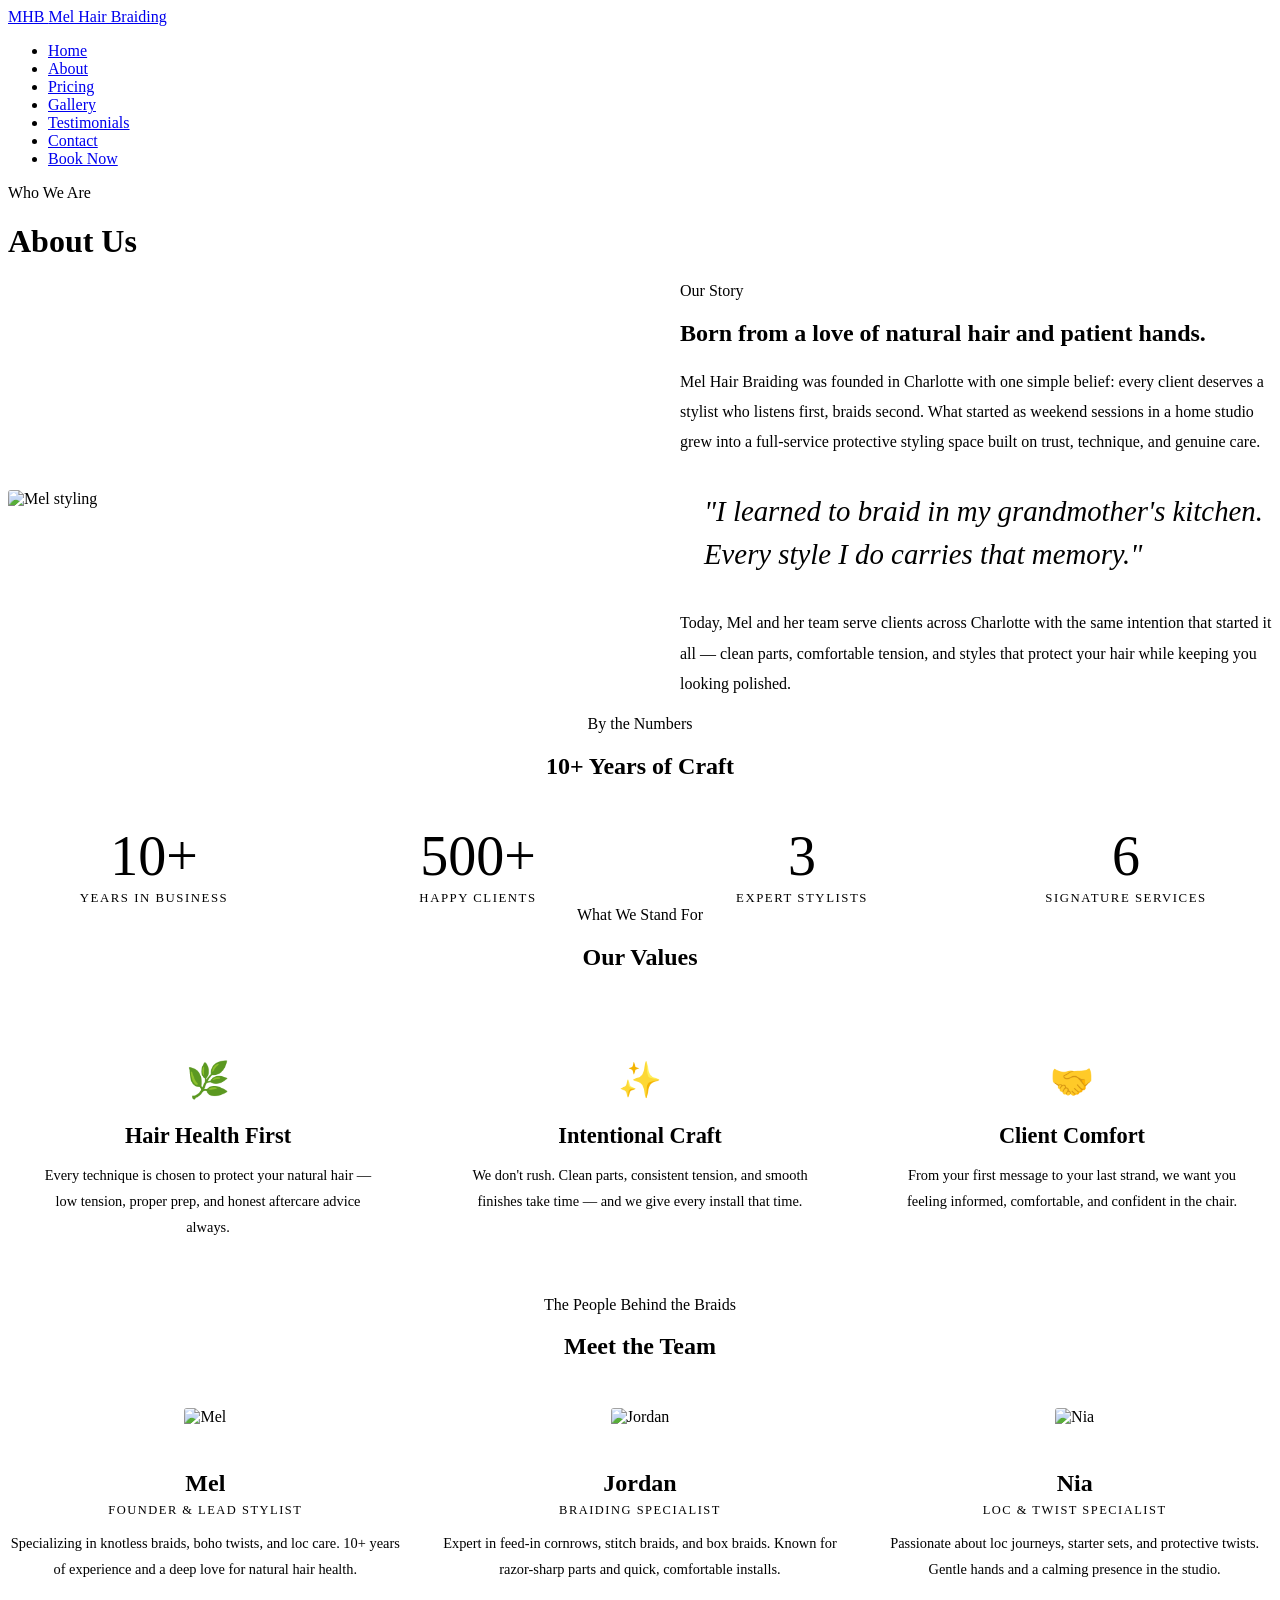
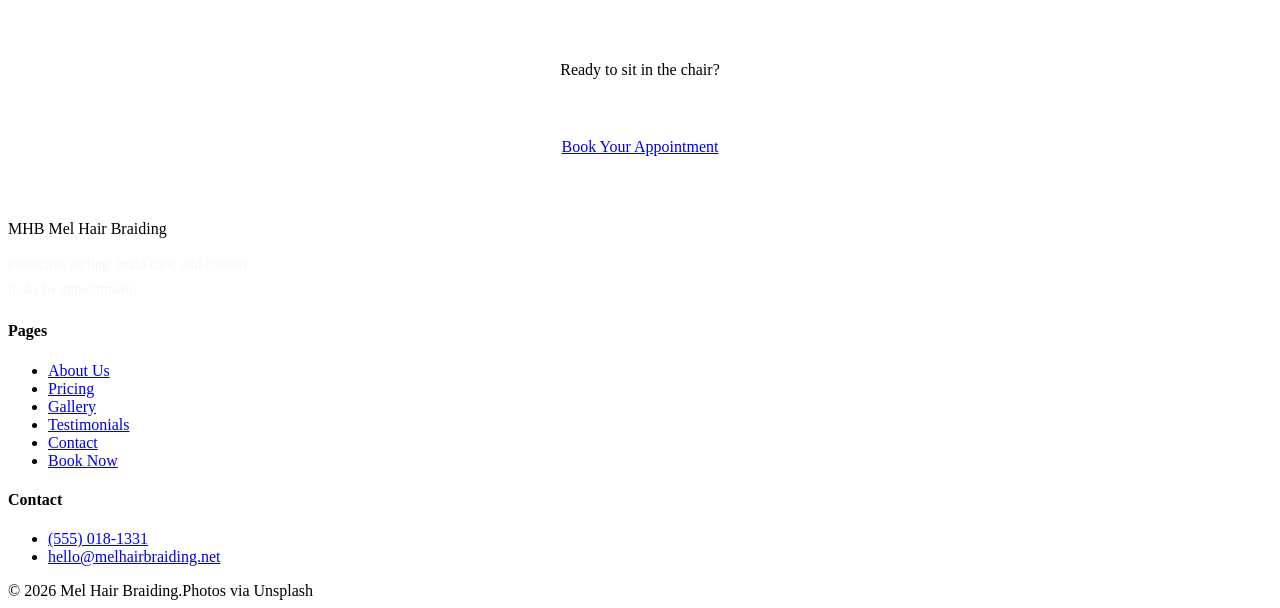
==== about/index.html @ 9909e173 "Create index.html" ====
<!DOCTYPE html>
<html lang="en">
<head>
  <meta charset="UTF-8"/><meta name="viewport" content="width=device-width,initial-scale=1.0"/>
  <title>About Us — Mel Hair Braiding</title>
  <link rel="stylesheet" href="../assets/css/global.css"/>
  <style>
    .story-grid{display:grid;grid-template-columns:1fr 1fr;gap:5rem;align-items:center}
    .story-img{width:100%;height:540px;object-fit:cover;border-radius:3px}
    .story-pull{font-family:'Cormorant Garamond',serif;font-size:clamp(1.3rem,2.5vw,1.8rem);font-style:italic;color:var(--clay);line-height:1.5;border-left:3px solid var(--clay);padding-left:1.5rem;margin:2rem 0}
    .values-grid{display:grid;grid-template-columns:repeat(3,1fr);gap:2rem;margin-top:3rem}
    .value-card{background:#fff;border:1px solid var(--border);border-radius:4px;padding:2.5rem 2rem;text-align:center}
    .value-icon{font-size:2.2rem;margin-bottom:1rem}
    .value-card h3{font-size:1.4rem;margin-bottom:.6rem;color:var(--bark)}
    .value-card p{font-size:.9rem;color:var(--text-muted);line-height:1.8}
    .team-grid{display:grid;grid-template-columns:repeat(auto-fit,minmax(260px,1fr));gap:2.5rem;margin-top:3rem}
    .team-card{text-align:center}
    .team-img{width:100%;height:320px;object-fit:cover;border-radius:3px;margin-bottom:1.2rem}
    .team-card h3{font-size:1.5rem;margin-bottom:.2rem}
    .team-role{font-size:.78rem;letter-spacing:.12em;text-transform:uppercase;color:var(--clay)}
    .team-bio{font-size:.9rem;color:var(--text-muted);margin-top:.8rem;line-height:1.8}
    .milestones{display:grid;grid-template-columns:repeat(4,1fr);gap:2rem;margin-top:3rem;text-align:center}
    .milestone-num{font-family:'Cormorant Garamond',serif;font-size:3.5rem;color:var(--clay);line-height:1}
    .milestone-label{font-size:.8rem;letter-spacing:.12em;text-transform:uppercase;color:var(--text-muted);margin-top:.4rem}
    @media(max-width:900px){.story-grid{grid-template-columns:1fr}.values-grid{grid-template-columns:1fr 1fr}.milestones{grid-template-columns:1fr 1fr}}
    @media(max-width:600px){.values-grid{grid-template-columns:1fr}.milestones{grid-template-columns:1fr 1fr}}
  </style>
</head>
<body>
<nav class="nav">
  <a href="../index.html" class="nav-logo">MHB <span>Mel Hair Braiding</span></a>
  <ul class="nav-links">
    <li><a href="../index.html">Home</a></li><li><a href="index.html" class="active">About</a></li>
    <li><a href="../pricing/index.html">Pricing</a></li><li><a href="../gallery/index.html">Gallery</a></li>
    <li><a href="../testimonials/index.html">Testimonials</a></li><li><a href="../contact/index.html">Contact</a></li>
    <li><a href="../book/index.html" class="nav-cta">Book Now</a></li>
  </ul>
  <div class="nav-hamburger"><span></span><span></span><span></span></div>
</nav>
<div class="page-hero">
  <div class="page-hero-bg" style="background-image:url('https://images.unsplash.com/photo-1638899108736-8a1b29b1a8d8?auto=format&fit=crop&w=1600&q=80');"></div>
  <div class="page-hero-overlay"></div>
  <div class="page-hero-content"><span class="eyebrow">Who We Are</span><h1>About Us</h1></div>
</div>

<!-- STORY -->
<section class="section" style="background:var(--cream);">
  <div class="section-inner">
    <div class="story-grid">
      <div class="reveal"><img class="story-img" src="https://images.unsplash.com/photo-1605497788044-5a32c7078486?auto=format&fit=crop&w=800&q=80" alt="Mel styling"/></div>
      <div class="reveal reveal-delay-2">
        <span class="eyebrow">Our Story</span>
        <h2 class="section-heading">Born from a love of natural hair and patient hands.</h2>
        <div class="divider"></div>
        <p style="color:var(--text-muted);line-height:1.9;margin-bottom:1rem;">Mel Hair Braiding was founded in Charlotte with one simple belief: every client deserves a stylist who listens first, braids second. What started as weekend sessions in a home studio grew into a full-service protective styling space built on trust, technique, and genuine care.</p>
        <blockquote class="story-pull">"I learned to braid in my grandmother's kitchen. Every style I do carries that memory."</blockquote>
        <p style="color:var(--text-muted);line-height:1.9;">Today, Mel and her team serve clients across Charlotte with the same intention that started it all — clean parts, comfortable tension, and styles that protect your hair while keeping you looking polished.</p>
      </div>
    </div>
  </div>
</section>

<!-- MILESTONES -->
<section class="section">
  <div class="section-inner">
    <div class="reveal" style="text-align:center;"><span class="eyebrow">By the Numbers</span><h2 class="section-heading">10+ Years of Craft</h2><div class="divider center"></div></div>
    <div class="milestones">
      <div class="reveal reveal-delay-1"><div class="milestone-num">10+</div><div class="milestone-label">Years in Business</div></div>
      <div class="reveal reveal-delay-2"><div class="milestone-num">500+</div><div class="milestone-label">Happy Clients</div></div>
      <div class="reveal reveal-delay-3"><div class="milestone-num">3</div><div class="milestone-label">Expert Stylists</div></div>
      <div class="reveal reveal-delay-4"><div class="milestone-num">6</div><div class="milestone-label">Signature Services</div></div>
    </div>
  </div>
</section>

<!-- VALUES -->
<section class="section" style="background:var(--cream);">
  <div class="section-inner">
    <div class="reveal" style="text-align:center;"><span class="eyebrow">What We Stand For</span><h2 class="section-heading">Our Values</h2><div class="divider center"></div></div>
    <div class="values-grid">
      <div class="value-card reveal reveal-delay-1"><div class="value-icon">🌿</div><h3>Hair Health First</h3><p>Every technique is chosen to protect your natural hair — low tension, proper prep, and honest aftercare advice always.</p></div>
      <div class="value-card reveal reveal-delay-2"><div class="value-icon">✨</div><h3>Intentional Craft</h3><p>We don't rush. Clean parts, consistent tension, and smooth finishes take time — and we give every install that time.</p></div>
      <div class="value-card reveal reveal-delay-3"><div class="value-icon">🤝</div><h3>Client Comfort</h3><p>From your first message to your last strand, we want you feeling informed, comfortable, and confident in the chair.</p></div>
    </div>
  </div>
</section>

<!-- TEAM -->
<section class="section">
  <div class="section-inner">
    <div class="reveal" style="text-align:center;"><span class="eyebrow">The People Behind the Braids</span><h2 class="section-heading">Meet the Team</h2><div class="divider center"></div></div>
    <div class="team-grid">
      <div class="team-card reveal reveal-delay-1"><img class="team-img" src="https://images.unsplash.com/photo-1622286342621-4bd786c2447c?auto=format&fit=crop&w=600&q=80" alt="Mel"/><h3>Mel</h3><span class="team-role">Founder & Lead Stylist</span><p class="team-bio">Specializing in knotless braids, boho twists, and loc care. 10+ years of experience and a deep love for natural hair health.</p></div>
      <div class="team-card reveal reveal-delay-2"><img class="team-img" src="https://images.unsplash.com/photo-1763048208932-cbe149724374?auto=format&fit=crop&w=600&q=80" alt="Jordan"/><h3>Jordan</h3><span class="team-role">Braiding Specialist</span><p class="team-bio">Expert in feed-in cornrows, stitch braids, and box braids. Known for razor-sharp parts and quick, comfortable installs.</p></div>
      <div class="team-card reveal reveal-delay-3"><img class="team-img" src="https://images.unsplash.com/photo-1638899108736-8a1b29b1a8d8?auto=format&fit=crop&w=600&q=80" alt="Nia"/><h3>Nia</h3><span class="team-role">Loc & Twist Specialist</span><p class="team-bio">Passionate about loc journeys, starter sets, and protective twists. Gentle hands and a calming presence in the studio.</p></div>
    </div>
  </div>
</section>

<div style="background:var(--clay);text-align:center;padding:4rem 2rem;">
  <span class="eyebrow" style="color:var(--sand);">Ready to sit in the chair?</span>
  <h2 style="color:#fff;margin:.5rem 0 1.5rem;">Let's create something you'll love.</h2>
  <a href="../book/index.html" class="btn btn-light">Book Your Appointment</a>
</div>

<footer class="footer">
  <div class="footer-inner">
    <div><div class="footer-logo">MHB <span>Mel Hair Braiding</span></div><p style="font-size:.9rem;color:rgba(245,239,230,.55);max-width:240px;line-height:1.7;">Protective styling, braid care, and custom looks by appointment.</p></div>
    <div><h4>Pages</h4><ul class="footer-links"><li><a href="../about/index.html">About Us</a></li><li><a href="../pricing/index.html">Pricing</a></li><li><a href="../gallery/index.html">Gallery</a></li><li><a href="../testimonials/index.html">Testimonials</a></li><li><a href="../contact/index.html">Contact</a></li><li><a href="../book/index.html">Book Now</a></li></ul></div>
    <div><h4>Contact</h4><ul class="footer-links"><li><a href="tel:+15550181331">(555) 018-1331</a></li><li><a href="mailto:hello@melhairbraiding.net">hello@melhairbraiding.net</a></li></ul></div>
  </div>
  <div class="footer-bottom"><span>© 2026 Mel Hair Braiding.</span><span>Photos via Unsplash</span></div>
</footer>
<script src="../assets/js/global.js"></script>
<script>setTimeout(()=>document.querySelector('.page-hero')?.classList.add('loaded'),100);</script>
</body></html>
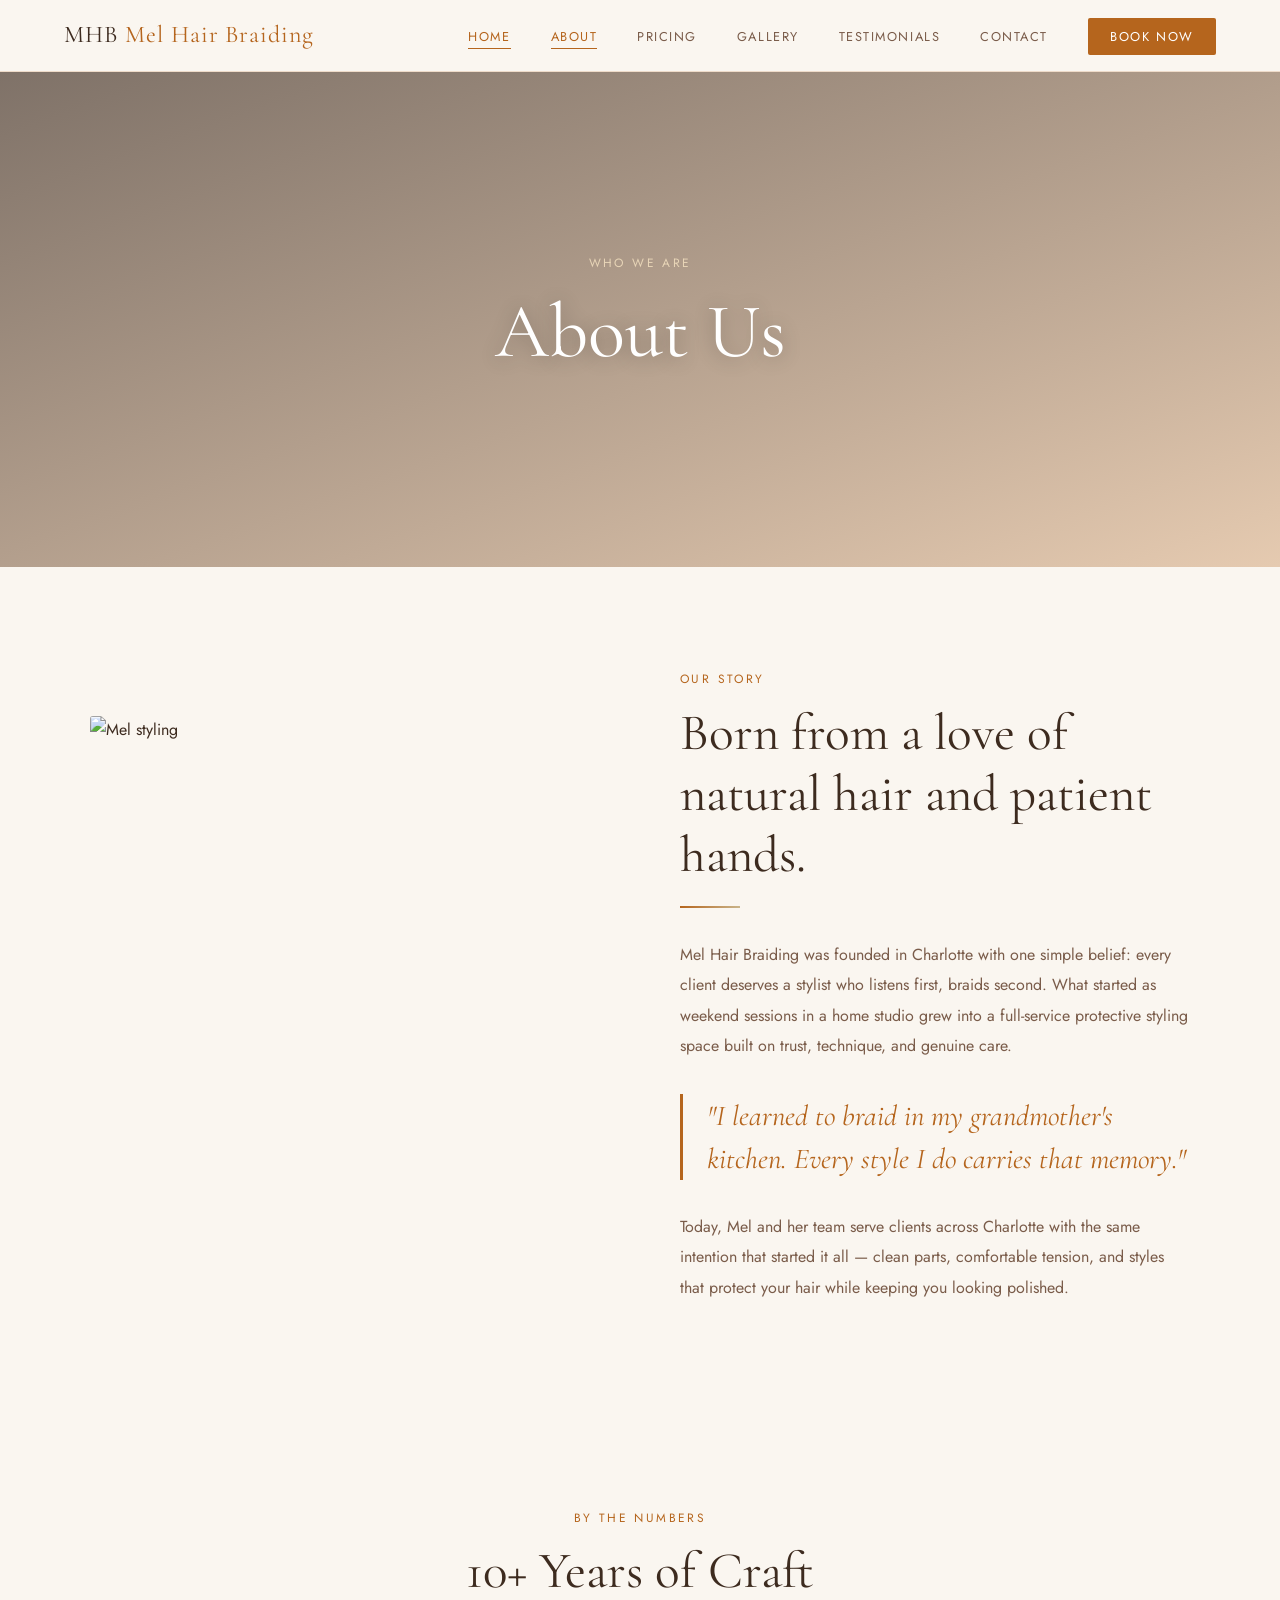
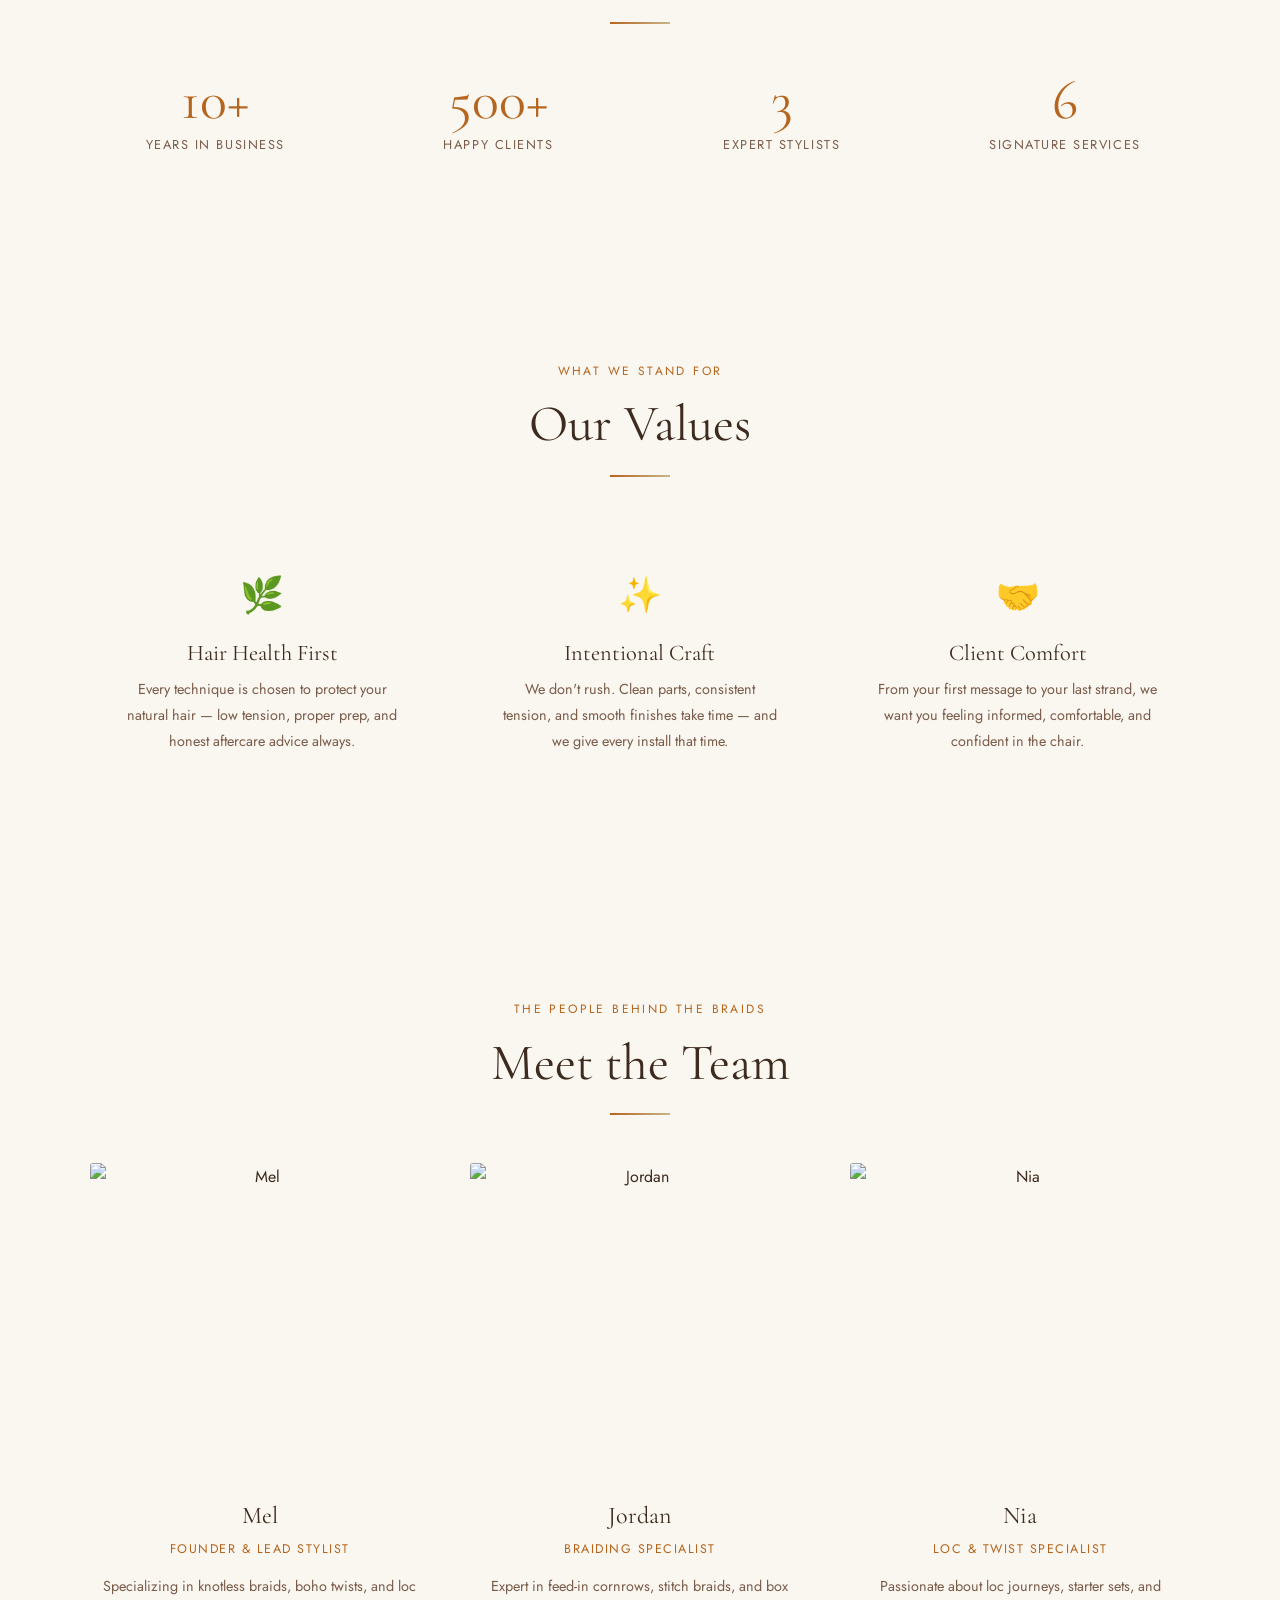
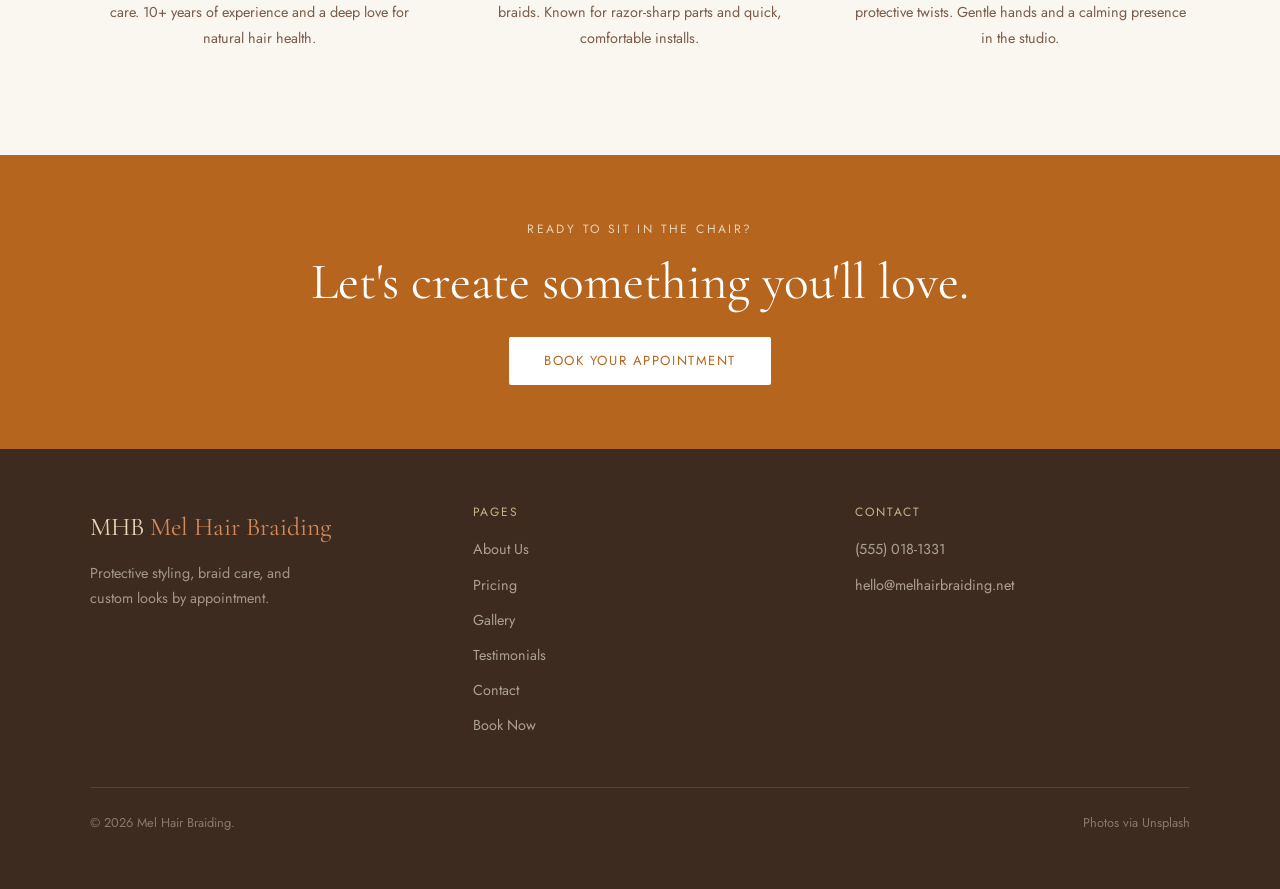
==== commit 3b838f9e: "Update index.html" ====
--- a/about/index.html
+++ b/about/index.html
@@ -9,9 +9,9 @@
     .story-img{width:100%;height:540px;object-fit:cover;border-radius:3px}
     .story-pull{font-family:'Cormorant Garamond',serif;font-size:clamp(1.3rem,2.5vw,1.8rem);font-style:italic;color:var(--clay);line-height:1.5;border-left:3px solid var(--clay);padding-left:1.5rem;margin:2rem 0}
     .values-grid{display:grid;grid-template-columns:repeat(3,1fr);gap:2rem;margin-top:3rem}
-    .value-card{background:#fff;border:1px solid var(--border);border-radius:4px;padding:2.5rem 2rem;text-align:center}
+    .value-card{background:var(--bg-card);border:1px solid var(--border-dim);border-radius:4px;padding:2.5rem 2rem;text-align:center}
     .value-icon{font-size:2.2rem;margin-bottom:1rem}
-    .value-card h3{font-size:1.4rem;margin-bottom:.6rem;color:var(--bark)}
+    .value-card h3{font-size:1.4rem;margin-bottom:.6rem;color:var(--text)}
     .value-card p{font-size:.9rem;color:var(--text-muted);line-height:1.8}
     .team-grid{display:grid;grid-template-columns:repeat(auto-fit,minmax(260px,1fr));gap:2.5rem;margin-top:3rem}
     .team-card{text-align:center}
@@ -44,7 +44,7 @@
 </div>
 
 <!-- STORY -->
-<section class="section" style="background:var(--cream);">
+<section class="section" style="background:var(--bg-2);">
   <div class="section-inner">
     <div class="story-grid">
       <div class="reveal"><img class="story-img" src="https://images.unsplash.com/photo-1605497788044-5a32c7078486?auto=format&fit=crop&w=800&q=80" alt="Mel styling"/></div>
@@ -74,7 +74,7 @@
 </section>
 
 <!-- VALUES -->
-<section class="section" style="background:var(--cream);">
+<section class="section" style="background:var(--bg-2);">
   <div class="section-inner">
     <div class="reveal" style="text-align:center;"><span class="eyebrow">What We Stand For</span><h2 class="section-heading">Our Values</h2><div class="divider center"></div></div>
     <div class="values-grid">
--- a/assets/css/global.css
+++ b/assets/css/global.css
@@ -0,0 +1,289 @@
+/* ============================================================
+   MEL HAIR BRAIDING — Global Styles
+   Warm & Earthy Palette
+   ============================================================ */
+
+@import url('https://fonts.googleapis.com/css2?family=Cormorant+Garamond:ital,wght@0,300;0,400;0,600;1,300;1,400&family=Jost:wght@300;400;500;600&display=swap');
+
+:root {
+  --clay:       #b5651d;
+  --clay-dark:  #8b4513;
+  --clay-light: #d4895a;
+  --cream:      #f5efe6;
+  --warm-white: #faf6f0;
+  --bark:       #3d2b1f;
+  --bark-mid:   #5c3d2e;
+  --sand:       #e8d5b7;
+  --sand-dark:  #c9b48a;
+  --sage:       #7c8c6e;
+  --charcoal:   #2a1f1a;
+  --text:       #3d2b1f;
+  --text-muted: #7a5c4a;
+  --border:     rgba(181,101,29,0.18);
+  --shadow:     0 8px 40px rgba(61,43,31,0.15);
+  --nav-h:      72px;
+}
+
+*, *::before, *::after { box-sizing: border-box; margin: 0; padding: 0; }
+
+html { scroll-behavior: smooth; font-size: 16px; }
+
+body {
+  font-family: 'Jost', sans-serif;
+  background: var(--warm-white);
+  color: var(--text);
+  line-height: 1.7;
+  overflow-x: hidden;
+}
+
+h1, h2, h3, h4 {
+  font-family: 'Cormorant Garamond', serif;
+  line-height: 1.2;
+  font-weight: 400;
+}
+
+h1 { font-size: clamp(2.8rem, 6vw, 5.5rem); }
+h2 { font-size: clamp(2rem, 4vw, 3.5rem); }
+h3 { font-size: clamp(1.4rem, 2.5vw, 2rem); }
+
+a { color: inherit; text-decoration: none; }
+img { display: block; max-width: 100%; }
+
+/* ── NAV ── */
+.nav {
+  position: fixed; top: 0; left: 0; right: 0; z-index: 100;
+  height: var(--nav-h);
+  display: flex; align-items: center; justify-content: space-between;
+  padding: 0 clamp(1.5rem, 5vw, 4rem);
+  background: rgba(250,246,240,0.92);
+  backdrop-filter: blur(12px);
+  border-bottom: 1px solid var(--border);
+  transition: box-shadow .3s;
+}
+.nav.scrolled { box-shadow: 0 4px 24px rgba(61,43,31,0.1); }
+
+.nav-logo {
+  font-family: 'Cormorant Garamond', serif;
+  font-size: 1.5rem;
+  letter-spacing: .04em;
+  color: var(--bark);
+}
+.nav-logo span { color: var(--clay); }
+
+.nav-links {
+  display: flex; gap: 2.5rem;
+  list-style: none;
+}
+.nav-links a {
+  font-size: .8rem;
+  letter-spacing: .12em;
+  text-transform: uppercase;
+  color: var(--text-muted);
+  transition: color .2s;
+  position: relative;
+}
+.nav-links a::after {
+  content: '';
+  position: absolute; bottom: -3px; left: 0; right: 0; height: 1px;
+  background: var(--clay);
+  transform: scaleX(0); transform-origin: left;
+  transition: transform .3s;
+}
+.nav-links a:hover, .nav-links a.active { color: var(--clay); }
+.nav-links a:hover::after, .nav-links a.active::after { transform: scaleX(1); }
+
+.nav-cta {
+  background: var(--clay);
+  color: #fff !important;
+  padding: .55rem 1.4rem;
+  border-radius: 2px;
+  letter-spacing: .1em;
+  font-size: .78rem;
+  transition: background .2s !important;
+}
+.nav-cta:hover { background: var(--clay-dark) !important; }
+.nav-cta::after { display: none !important; }
+
+.nav-hamburger {
+  display: none;
+  flex-direction: column; gap: 5px; cursor: pointer; padding: 4px;
+}
+.nav-hamburger span {
+  display: block; width: 24px; height: 2px;
+  background: var(--bark); border-radius: 2px;
+  transition: all .3s;
+}
+
+/* ── BUTTONS ── */
+.btn {
+  display: inline-block;
+  padding: .8rem 2.2rem;
+  font-family: 'Jost', sans-serif;
+  font-size: .82rem;
+  letter-spacing: .12em;
+  text-transform: uppercase;
+  border-radius: 2px;
+  cursor: pointer;
+  transition: all .25s;
+  border: none;
+}
+.btn-primary {
+  background: var(--clay);
+  color: #fff;
+}
+.btn-primary:hover { background: var(--clay-dark); transform: translateY(-2px); box-shadow: 0 8px 24px rgba(181,101,29,.35); }
+
+.btn-outline {
+  background: transparent;
+  color: var(--clay);
+  border: 1.5px solid var(--clay);
+}
+.btn-outline:hover { background: var(--clay); color: #fff; transform: translateY(-2px); }
+
+.btn-light {
+  background: #fff;
+  color: var(--clay);
+}
+.btn-light:hover { background: var(--cream); transform: translateY(-2px); }
+
+/* ── SECTION LAYOUTS ── */
+.section {
+  padding: clamp(4rem, 8vw, 7rem) clamp(1.5rem, 7vw, 6rem);
+}
+.section-inner {
+  max-width: 1200px;
+  margin: 0 auto;
+}
+
+.eyebrow {
+  display: block;
+  font-size: .75rem;
+  letter-spacing: .2em;
+  text-transform: uppercase;
+  color: var(--clay);
+  margin-bottom: .8rem;
+}
+
+.section-heading { color: var(--bark); margin-bottom: 1.2rem; }
+.section-sub {
+  font-size: 1.05rem;
+  color: var(--text-muted);
+  max-width: 560px;
+  line-height: 1.8;
+}
+
+/* ── PARALLAX HERO (shared) ── */
+.page-hero {
+  position: relative;
+  height: 55vh; min-height: 380px;
+  display: flex; align-items: center; justify-content: center;
+  overflow: hidden;
+  margin-top: var(--nav-h);
+}
+.page-hero-bg {
+  position: absolute; inset: 0;
+  background-size: cover; background-position: center;
+  transform: scale(1.08);
+  transition: transform 8s ease;
+}
+.page-hero.loaded .page-hero-bg { transform: scale(1); }
+.page-hero-overlay {
+  position: absolute; inset: 0;
+  background: linear-gradient(160deg, rgba(61,43,31,.65) 0%, rgba(181,101,29,.3) 100%);
+}
+.page-hero-content {
+  position: relative; z-index: 2;
+  text-align: center; color: #fff;
+}
+.page-hero-content h1 {
+  color: #fff;
+  text-shadow: 0 2px 20px rgba(0,0,0,.3);
+  margin-bottom: .5rem;
+}
+.page-hero-content .eyebrow { color: var(--sand); }
+
+/* ── DIVIDER ── */
+.divider {
+  width: 60px; height: 2px;
+  background: linear-gradient(90deg, var(--clay), var(--sand-dark));
+  margin: 1.2rem 0 2rem;
+}
+.divider.center { margin-left: auto; margin-right: auto; }
+
+/* ── CARDS ── */
+.card {
+  background: #fff;
+  border: 1px solid var(--border);
+  border-radius: 4px;
+  padding: 2.2rem;
+  transition: transform .3s, box-shadow .3s;
+}
+.card:hover { transform: translateY(-6px); box-shadow: var(--shadow); }
+
+/* ── FOOTER ── */
+.footer {
+  background: var(--bark);
+  color: rgba(245,239,230,.75);
+  padding: 3.5rem clamp(1.5rem, 7vw, 6rem);
+}
+.footer-inner {
+  max-width: 1200px; margin: 0 auto;
+  display: grid; grid-template-columns: 1fr 1fr 1fr; gap: 3rem;
+}
+.footer-logo {
+  font-family: 'Cormorant Garamond', serif;
+  font-size: 1.6rem;
+  color: var(--sand);
+  margin-bottom: .8rem;
+}
+.footer-logo span { color: var(--clay-light); }
+.footer h4 {
+  font-family: 'Jost', sans-serif;
+  font-size: .75rem; letter-spacing: .15em; text-transform: uppercase;
+  color: var(--sand-dark);
+  margin-bottom: 1rem;
+}
+.footer-links { list-style: none; }
+.footer-links li { margin-bottom: .5rem; }
+.footer-links a {
+  color: rgba(245,239,230,.6);
+  font-size: .9rem;
+  transition: color .2s;
+}
+.footer-links a:hover { color: var(--clay-light); }
+.footer-bottom {
+  max-width: 1200px; margin: 2.5rem auto 0;
+  padding-top: 1.5rem;
+  border-top: 1px solid rgba(245,239,230,.12);
+  display: flex; justify-content: space-between; align-items: center;
+  font-size: .8rem; color: rgba(245,239,230,.4);
+}
+
+/* ── ANIMATIONS ── */
+.reveal {
+  opacity: 0; transform: translateY(28px);
+  transition: opacity .7s ease, transform .7s ease;
+}
+.reveal.visible { opacity: 1; transform: none; }
+.reveal-delay-1 { transition-delay: .1s; }
+.reveal-delay-2 { transition-delay: .2s; }
+.reveal-delay-3 { transition-delay: .3s; }
+.reveal-delay-4 { transition-delay: .4s; }
+
+/* ── RESPONSIVE ── */
+@media (max-width: 768px) {
+  .nav-links { display: none; flex-direction: column; gap: 0; }
+  .nav-links.open {
+    display: flex;
+    position: fixed; top: var(--nav-h); left: 0; right: 0;
+    background: var(--warm-white);
+    padding: 1.5rem 2rem 2rem;
+    border-bottom: 1px solid var(--border);
+    box-shadow: var(--shadow);
+  }
+  .nav-links.open li { padding: .7rem 0; border-bottom: 1px solid var(--border); }
+  .nav-hamburger { display: flex; }
+  .nav-cta { display: none; }
+  .footer-inner { grid-template-columns: 1fr; gap: 2rem; }
+  .footer-bottom { flex-direction: column; gap: .5rem; text-align: center; }
+}
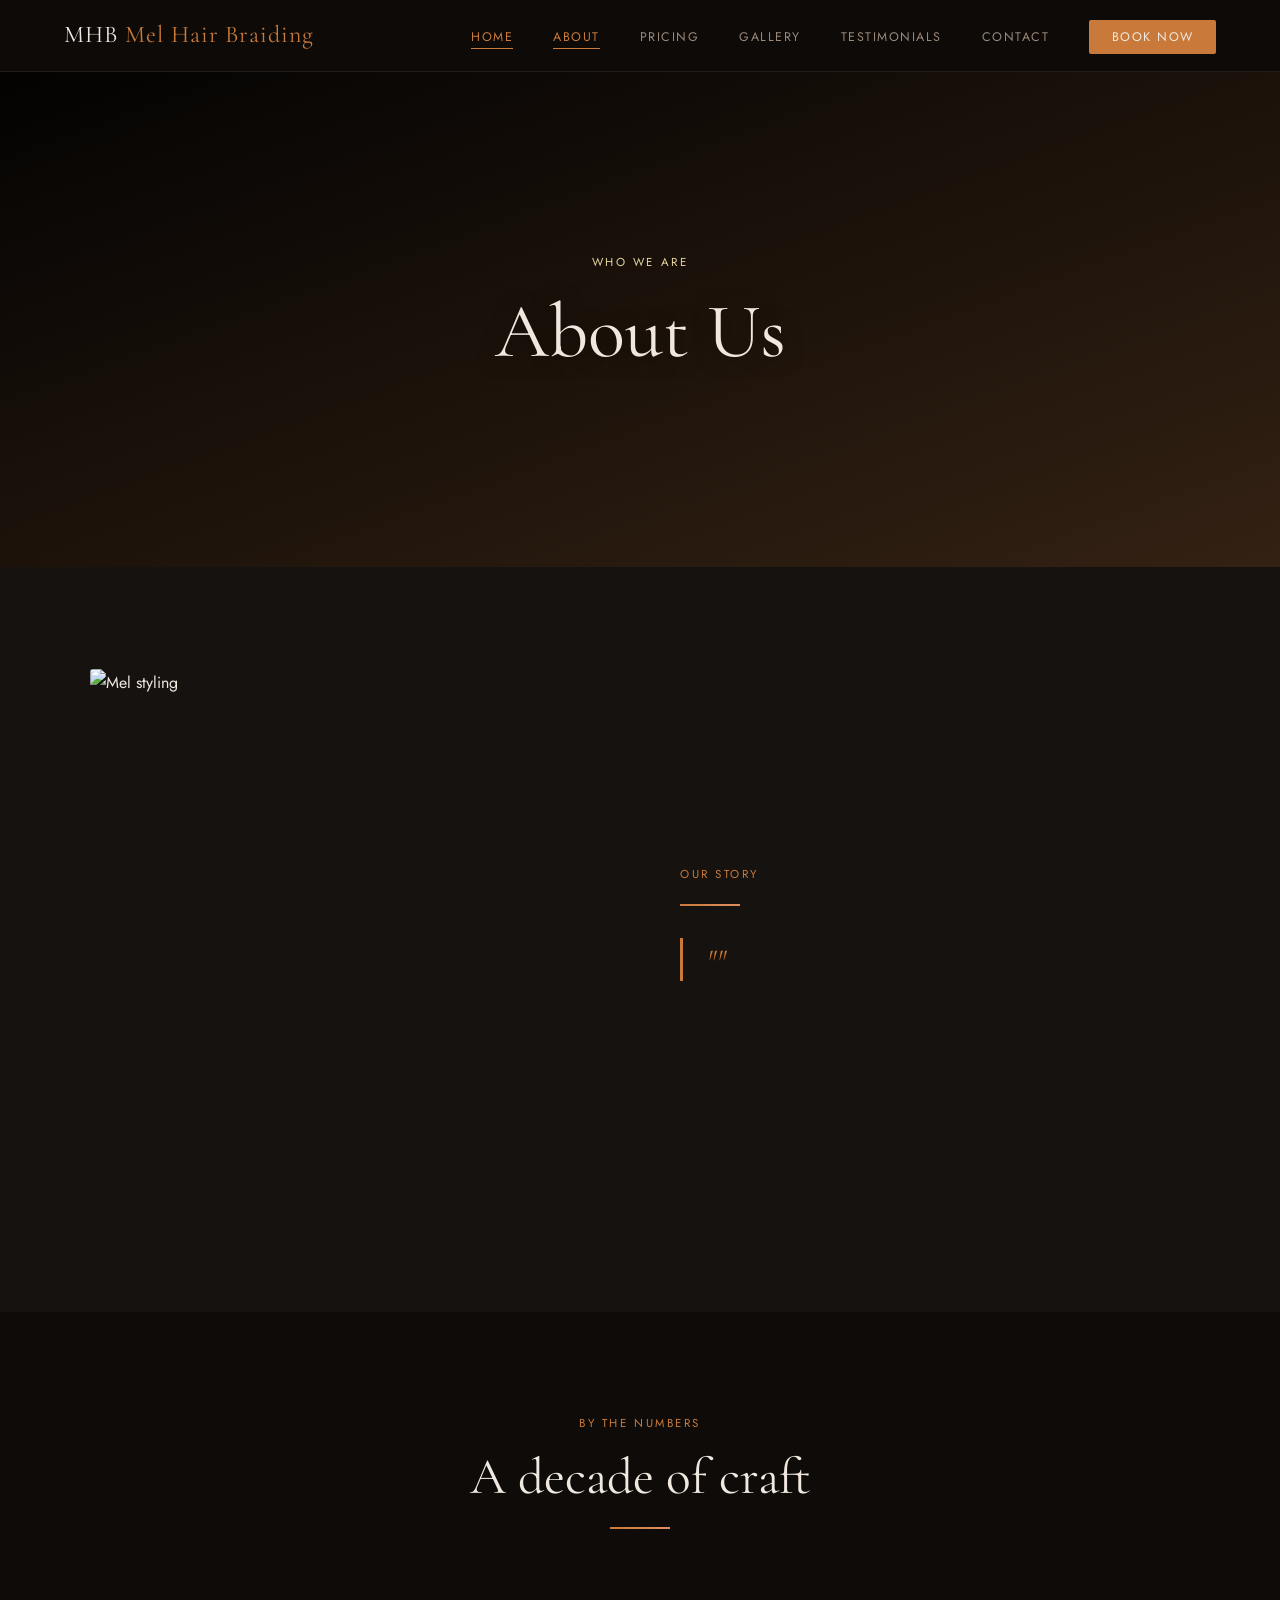
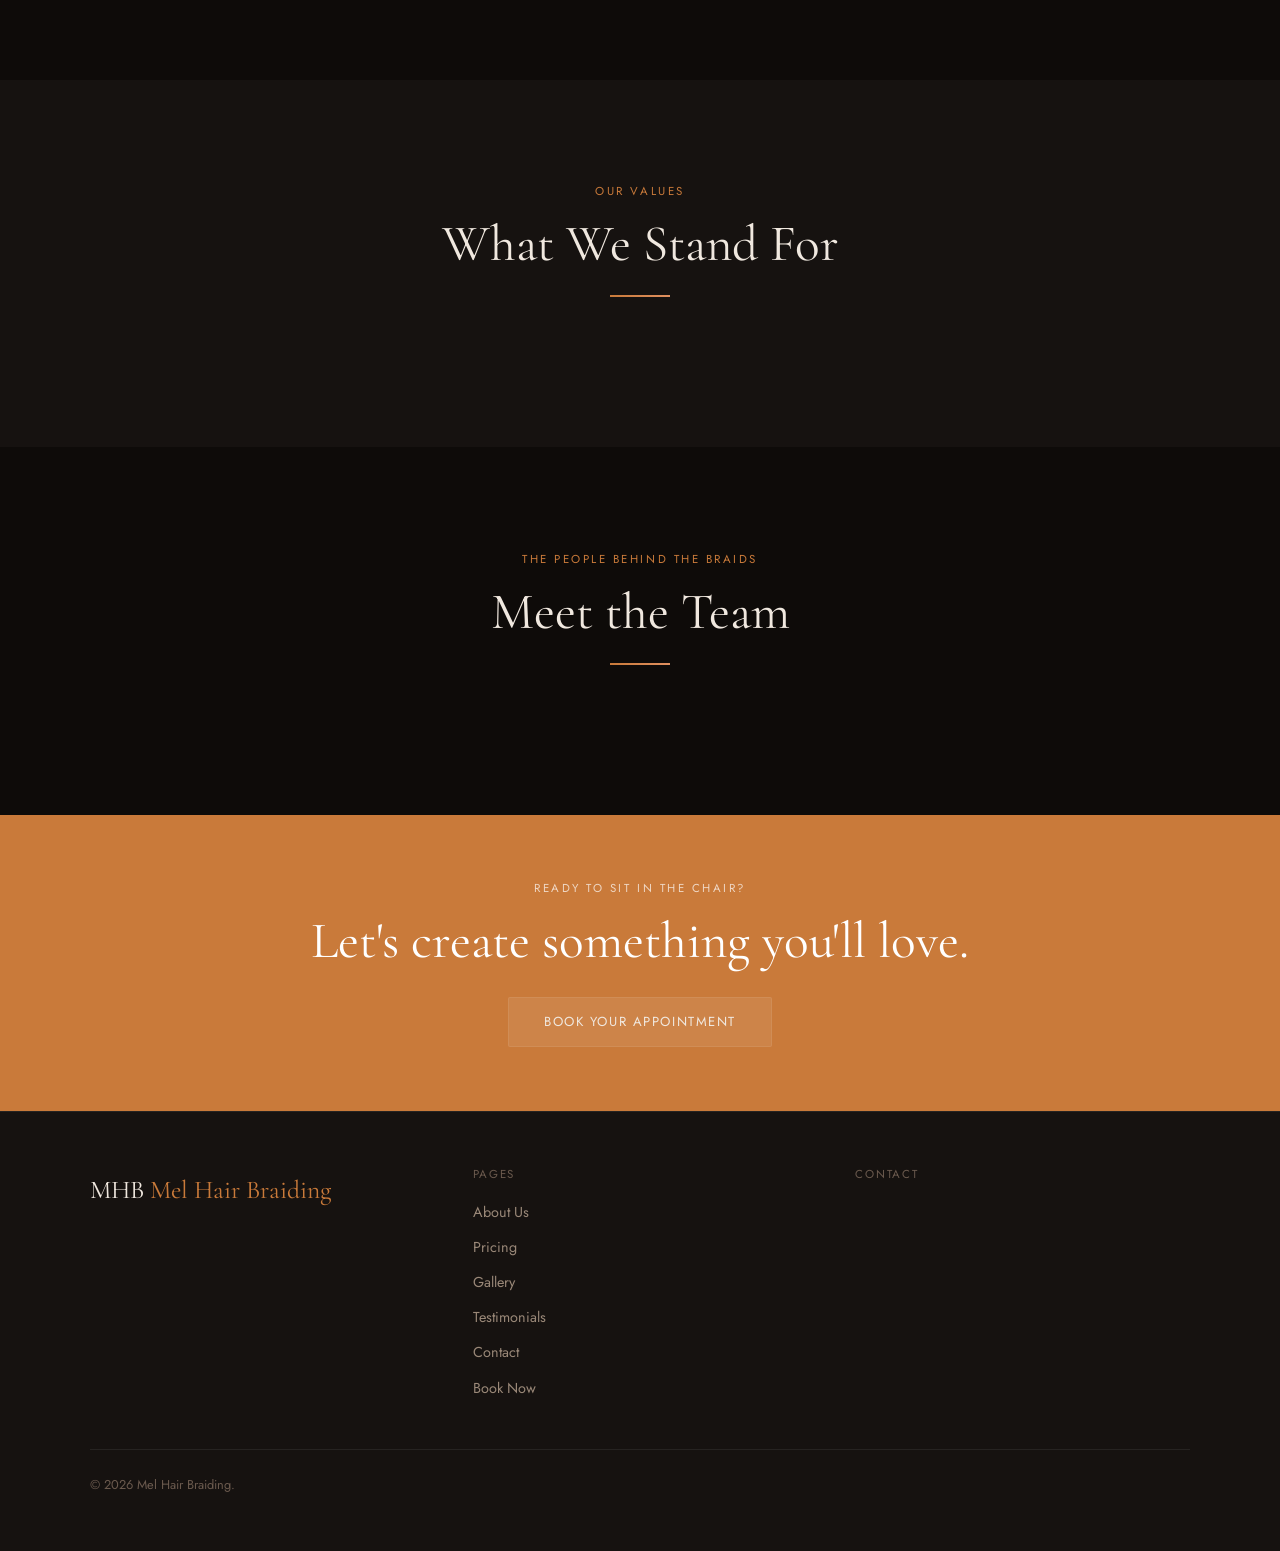
==== commit b58cc4dc: "Update index.html" ====
--- a/about/index.html
+++ b/about/index.html
@@ -2,12 +2,15 @@
 <html lang="en">
 <head>
   <meta charset="UTF-8"/><meta name="viewport" content="width=device-width,initial-scale=1.0"/>
-  <title>About Us — Mel Hair Braiding</title>
+  <title>About — Mel Hair Braiding</title>
   <link rel="stylesheet" href="../assets/css/global.css"/>
   <style>
     .story-grid{display:grid;grid-template-columns:1fr 1fr;gap:5rem;align-items:center}
     .story-img{width:100%;height:540px;object-fit:cover;border-radius:3px}
     .story-pull{font-family:'Cormorant Garamond',serif;font-size:clamp(1.3rem,2.5vw,1.8rem);font-style:italic;color:var(--clay);line-height:1.5;border-left:3px solid var(--clay);padding-left:1.5rem;margin:2rem 0}
+    .milestones{display:grid;grid-template-columns:repeat(4,1fr);gap:2rem;margin-top:3rem;text-align:center}
+    .milestone-num{font-family:'Cormorant Garamond',serif;font-size:3.5rem;color:var(--clay);line-height:1}
+    .milestone-label{font-size:.8rem;letter-spacing:.12em;text-transform:uppercase;color:var(--text-muted);margin-top:.4rem}
     .values-grid{display:grid;grid-template-columns:repeat(3,1fr);gap:2rem;margin-top:3rem}
     .value-card{background:var(--bg-card);border:1px solid var(--border-dim);border-radius:4px;padding:2.5rem 2rem;text-align:center}
     .value-icon{font-size:2.2rem;margin-bottom:1rem}
@@ -16,14 +19,11 @@
     .team-grid{display:grid;grid-template-columns:repeat(auto-fit,minmax(260px,1fr));gap:2.5rem;margin-top:3rem}
     .team-card{text-align:center}
     .team-img{width:100%;height:320px;object-fit:cover;border-radius:3px;margin-bottom:1.2rem}
-    .team-card h3{font-size:1.5rem;margin-bottom:.2rem}
+    .team-card h3{font-size:1.5rem;margin-bottom:.2rem;color:var(--text)}
     .team-role{font-size:.78rem;letter-spacing:.12em;text-transform:uppercase;color:var(--clay)}
     .team-bio{font-size:.9rem;color:var(--text-muted);margin-top:.8rem;line-height:1.8}
-    .milestones{display:grid;grid-template-columns:repeat(4,1fr);gap:2rem;margin-top:3rem;text-align:center}
-    .milestone-num{font-family:'Cormorant Garamond',serif;font-size:3.5rem;color:var(--clay);line-height:1}
-    .milestone-label{font-size:.8rem;letter-spacing:.12em;text-transform:uppercase;color:var(--text-muted);margin-top:.4rem}
     @media(max-width:900px){.story-grid{grid-template-columns:1fr}.values-grid{grid-template-columns:1fr 1fr}.milestones{grid-template-columns:1fr 1fr}}
-    @media(max-width:600px){.values-grid{grid-template-columns:1fr}.milestones{grid-template-columns:1fr 1fr}}
+    @media(max-width:600px){.values-grid{grid-template-columns:1fr}}
   </style>
 </head>
 <body>
@@ -38,79 +38,78 @@
   <div class="nav-hamburger"><span></span><span></span><span></span></div>
 </nav>
 <div class="page-hero">
-  <div class="page-hero-bg" style="background-image:url('https://images.unsplash.com/photo-1638899108736-8a1b29b1a8d8?auto=format&fit=crop&w=1600&q=80');"></div>
+  <div class="page-hero-bg" id="aboutHeroBg" style="background-image:url('https://images.unsplash.com/photo-1638899108736-8a1b29b1a8d8?auto=format&fit=crop&w=1600&q=80');"></div>
   <div class="page-hero-overlay"></div>
   <div class="page-hero-content"><span class="eyebrow">Who We Are</span><h1>About Us</h1></div>
 </div>
-
-<!-- STORY -->
-<section class="section" style="background:var(--bg-2);">
+<section class="section" style="background:var(--bg-2)">
   <div class="section-inner">
     <div class="story-grid">
-      <div class="reveal"><img class="story-img" src="https://images.unsplash.com/photo-1605497788044-5a32c7078486?auto=format&fit=crop&w=800&q=80" alt="Mel styling"/></div>
+      <div class="reveal"><img class="story-img" id="storyImg" src="" alt="Mel styling"/></div>
       <div class="reveal reveal-delay-2">
         <span class="eyebrow">Our Story</span>
-        <h2 class="section-heading">Born from a love of natural hair and patient hands.</h2>
+        <h2 class="section-heading" id="storyHeading"></h2>
         <div class="divider"></div>
-        <p style="color:var(--text-muted);line-height:1.9;margin-bottom:1rem;">Mel Hair Braiding was founded in Charlotte with one simple belief: every client deserves a stylist who listens first, braids second. What started as weekend sessions in a home studio grew into a full-service protective styling space built on trust, technique, and genuine care.</p>
-        <blockquote class="story-pull">"I learned to braid in my grandmother's kitchen. Every style I do carries that memory."</blockquote>
-        <p style="color:var(--text-muted);line-height:1.9;">Today, Mel and her team serve clients across Charlotte with the same intention that started it all — clean parts, comfortable tension, and styles that protect your hair while keeping you looking polished.</p>
+        <p style="color:var(--text-muted);line-height:1.9;margin-bottom:1rem" id="story1"></p>
+        <blockquote class="story-pull" id="pullQuote"></blockquote>
+        <p style="color:var(--text-muted);line-height:1.9" id="story2"></p>
       </div>
     </div>
   </div>
 </section>
-
-<!-- MILESTONES -->
-<section class="section">
+<section class="section" style="background:var(--bg)">
   <div class="section-inner">
-    <div class="reveal" style="text-align:center;"><span class="eyebrow">By the Numbers</span><h2 class="section-heading">10+ Years of Craft</h2><div class="divider center"></div></div>
-    <div class="milestones">
-      <div class="reveal reveal-delay-1"><div class="milestone-num">10+</div><div class="milestone-label">Years in Business</div></div>
-      <div class="reveal reveal-delay-2"><div class="milestone-num">500+</div><div class="milestone-label">Happy Clients</div></div>
-      <div class="reveal reveal-delay-3"><div class="milestone-num">3</div><div class="milestone-label">Expert Stylists</div></div>
-      <div class="reveal reveal-delay-4"><div class="milestone-num">6</div><div class="milestone-label">Signature Services</div></div>
-    </div>
+    <div class="reveal" style="text-align:center"><span class="eyebrow">By the Numbers</span><h2 class="section-heading">A decade of craft</h2><div class="divider center"></div></div>
+    <div class="milestones" id="statsGrid"></div>
   </div>
 </section>
-
-<!-- VALUES -->
-<section class="section" style="background:var(--bg-2);">
+<section class="section" style="background:var(--bg-2)">
   <div class="section-inner">
-    <div class="reveal" style="text-align:center;"><span class="eyebrow">What We Stand For</span><h2 class="section-heading">Our Values</h2><div class="divider center"></div></div>
-    <div class="values-grid">
-      <div class="value-card reveal reveal-delay-1"><div class="value-icon">🌿</div><h3>Hair Health First</h3><p>Every technique is chosen to protect your natural hair — low tension, proper prep, and honest aftercare advice always.</p></div>
-      <div class="value-card reveal reveal-delay-2"><div class="value-icon">✨</div><h3>Intentional Craft</h3><p>We don't rush. Clean parts, consistent tension, and smooth finishes take time — and we give every install that time.</p></div>
-      <div class="value-card reveal reveal-delay-3"><div class="value-icon">🤝</div><h3>Client Comfort</h3><p>From your first message to your last strand, we want you feeling informed, comfortable, and confident in the chair.</p></div>
-    </div>
+    <div class="reveal" style="text-align:center"><span class="eyebrow" id="valuesEyebrow"></span><h2 class="section-heading" id="valuesHeading"></h2><div class="divider center"></div></div>
+    <div class="values-grid" id="valuesGrid"></div>
   </div>
 </section>
-
-<!-- TEAM -->
-<section class="section">
+<section class="section" style="background:var(--bg)">
   <div class="section-inner">
-    <div class="reveal" style="text-align:center;"><span class="eyebrow">The People Behind the Braids</span><h2 class="section-heading">Meet the Team</h2><div class="divider center"></div></div>
-    <div class="team-grid">
-      <div class="team-card reveal reveal-delay-1"><img class="team-img" src="https://images.unsplash.com/photo-1622286342621-4bd786c2447c?auto=format&fit=crop&w=600&q=80" alt="Mel"/><h3>Mel</h3><span class="team-role">Founder & Lead Stylist</span><p class="team-bio">Specializing in knotless braids, boho twists, and loc care. 10+ years of experience and a deep love for natural hair health.</p></div>
-      <div class="team-card reveal reveal-delay-2"><img class="team-img" src="https://images.unsplash.com/photo-1763048208932-cbe149724374?auto=format&fit=crop&w=600&q=80" alt="Jordan"/><h3>Jordan</h3><span class="team-role">Braiding Specialist</span><p class="team-bio">Expert in feed-in cornrows, stitch braids, and box braids. Known for razor-sharp parts and quick, comfortable installs.</p></div>
-      <div class="team-card reveal reveal-delay-3"><img class="team-img" src="https://images.unsplash.com/photo-1638899108736-8a1b29b1a8d8?auto=format&fit=crop&w=600&q=80" alt="Nia"/><h3>Nia</h3><span class="team-role">Loc & Twist Specialist</span><p class="team-bio">Passionate about loc journeys, starter sets, and protective twists. Gentle hands and a calming presence in the studio.</p></div>
-    </div>
+    <div class="reveal" style="text-align:center"><span class="eyebrow">The People Behind the Braids</span><h2 class="section-heading">Meet the Team</h2><div class="divider center"></div></div>
+    <div class="team-grid" id="teamGrid"></div>
   </div>
 </section>
-
-<div style="background:var(--clay);text-align:center;padding:4rem 2rem;">
-  <span class="eyebrow" style="color:var(--sand);">Ready to sit in the chair?</span>
-  <h2 style="color:#fff;margin:.5rem 0 1.5rem;">Let's create something you'll love.</h2>
+<div style="background:var(--clay);text-align:center;padding:4rem 2rem">
+  <span class="eyebrow" style="color:rgba(255,255,255,.7)">Ready to sit in the chair?</span>
+  <h2 style="color:#fff;margin:.5rem 0 1.5rem">Let's create something you'll love.</h2>
   <a href="../book/index.html" class="btn btn-light">Book Your Appointment</a>
 </div>
-
 <footer class="footer">
   <div class="footer-inner">
-    <div><div class="footer-logo">MHB <span>Mel Hair Braiding</span></div><p style="font-size:.9rem;color:rgba(245,239,230,.55);max-width:240px;line-height:1.7;">Protective styling, braid care, and custom looks by appointment.</p></div>
-    <div><h4>Pages</h4><ul class="footer-links"><li><a href="../about/index.html">About Us</a></li><li><a href="../pricing/index.html">Pricing</a></li><li><a href="../gallery/index.html">Gallery</a></li><li><a href="../testimonials/index.html">Testimonials</a></li><li><a href="../contact/index.html">Contact</a></li><li><a href="../book/index.html">Book Now</a></li></ul></div>
-    <div><h4>Contact</h4><ul class="footer-links"><li><a href="tel:+15550181331">(555) 018-1331</a></li><li><a href="mailto:hello@melhairbraiding.net">hello@melhairbraiding.net</a></li></ul></div>
+    <div><div class="footer-logo">MHB <span>Mel Hair Braiding</span></div><p class="footer-tagline" style="font-size:.9rem;color:var(--text-dim);max-width:240px;line-height:1.7;margin-top:.5rem"></p></div>
+    <div><h4>Pages</h4><ul class="footer-links"><li><a href="index.html">About Us</a></li><li><a href="../pricing/index.html">Pricing</a></li><li><a href="../gallery/index.html">Gallery</a></li><li><a href="../testimonials/index.html">Testimonials</a></li><li><a href="../contact/index.html">Contact</a></li><li><a href="../book/index.html">Book Now</a></li></ul></div>
+    <div><h4>Contact</h4><ul class="footer-links" id="footerContact"></ul></div>
   </div>
-  <div class="footer-bottom"><span>© 2026 Mel Hair Braiding.</span><span>Photos via Unsplash</span></div>
+  <div class="footer-bottom"><span id="footerCopy"></span></div>
 </footer>
 <script src="../assets/js/global.js"></script>
-<script>setTimeout(()=>document.querySelector('.page-hero')?.classList.add('loaded'),100);</script>
+<script>
+(async () => {
+  const [data, brand] = await Promise.all([
+    fetch('../content/about.json').then(r=>r.json()).catch(()=>({})),
+    fetch('../content/branding.json').then(r=>r.json()).catch(()=>({}))
+  ]);
+  document.getElementById('footerCopy').textContent = `© ${new Date().getFullYear()} ${brand.siteName||'Mel Hair Braiding'}.`;
+  document.querySelector('.footer-tagline').textContent = brand.footerTagline||'';
+  document.getElementById('footerContact').innerHTML = `<li><a href="${brand.phoneHref||''}">${brand.phone||''}</a></li><li><a href="mailto:${brand.email||''}">${brand.email||''}</a></li>`;
+  if (data.heroImage) document.getElementById('aboutHeroBg').style.backgroundImage = `url('${data.heroImage}')`;
+  if (data.storyImage) document.getElementById('storyImg').src = data.storyImage;
+  document.getElementById('storyHeading').textContent = data.storyHeading||'';
+  document.getElementById('story1').textContent = data.story1||'';
+  document.getElementById('pullQuote').textContent = `"${data.pullQuote||''}"`;
+  document.getElementById('story2').textContent = data.story2||'';
+  document.getElementById('valuesEyebrow').textContent = data.valuesEyebrow||'Our Values';
+  document.getElementById('valuesHeading').textContent = data.valuesHeading||'What We Stand For';
+  document.getElementById('statsGrid').innerHTML = (data.stats||[]).map(s=>`<div class="reveal"><div class="milestone-num">${s.number}</div><div class="milestone-label">${s.label}</div></div>`).join('');
+  document.getElementById('valuesGrid').innerHTML = (data.values||[]).map((v,i)=>`<div class="value-card reveal reveal-delay-${i+1}"><div class="value-icon">${v.icon}</div><h3>${v.title}</h3><p>${v.text}</p></div>`).join('');
+  document.getElementById('teamGrid').innerHTML = (data.team||[]).map((m,i)=>`<div class="team-card reveal reveal-delay-${i+1}"><img class="team-img" src="${m.photo||''}" alt="${m.name}"/><h3>${m.name}</h3><span class="team-role">${m.role}</span><p class="team-bio">${m.bio}</p></div>`).join('');
+  document.querySelectorAll('.reveal').forEach(el => observer.observe(el));
+})();
+</script>
 </body></html>
--- a/assets/css/global.css
+++ b/assets/css/global.css
@@ -1,289 +1,139 @@
 /* ============================================================
    MEL HAIR BRAIDING — Global Styles
-   Warm & Earthy Palette
+   Dark Luxury Theme
    ============================================================ */
 
 @import url('https://fonts.googleapis.com/css2?family=Cormorant+Garamond:ital,wght@0,300;0,400;0,600;1,300;1,400&family=Jost:wght@300;400;500;600&display=swap');
 
 :root {
-  --clay:       #b5651d;
-  --clay-dark:  #8b4513;
-  --clay-light: #d4895a;
-  --cream:      #f5efe6;
-  --warm-white: #faf6f0;
-  --bark:       #3d2b1f;
-  --bark-mid:   #5c3d2e;
-  --sand:       #e8d5b7;
-  --sand-dark:  #c9b48a;
-  --sage:       #7c8c6e;
-  --charcoal:   #2a1f1a;
-  --text:       #3d2b1f;
-  --text-muted: #7a5c4a;
-  --border:     rgba(181,101,29,0.18);
-  --shadow:     0 8px 40px rgba(61,43,31,0.15);
-  --nav-h:      72px;
+  /* Dark theme palette */
+  --clay:        #c97a3a;
+  --clay-dark:   #a85f20;
+  --clay-light:  #e09060;
+  --bg:          #0e0b09;
+  --bg-2:        #161210;
+  --bg-3:        #1f1a16;
+  --bg-card:     #1a1410;
+  --surface:     #231d18;
+  --gold:        #c9a96e;
+  --gold-light:  #e8d5a3;
+  --text:        #f0e8df;
+  --text-muted:  #9a8878;
+  --text-dim:    #6b5a4e;
+  --border:      rgba(201,121,58,0.18);
+  --border-dim:  rgba(255,255,255,0.07);
+  --shadow:      0 8px 40px rgba(0,0,0,0.5);
+  --nav-h:       72px;
 }
 
 *, *::before, *::after { box-sizing: border-box; margin: 0; padding: 0; }
-
 html { scroll-behavior: smooth; font-size: 16px; }
 
 body {
   font-family: 'Jost', sans-serif;
-  background: var(--warm-white);
+  background: var(--bg);
   color: var(--text);
   line-height: 1.7;
   overflow-x: hidden;
 }
 
-h1, h2, h3, h4 {
-  font-family: 'Cormorant Garamond', serif;
-  line-height: 1.2;
-  font-weight: 400;
-}
-
-h1 { font-size: clamp(2.8rem, 6vw, 5.5rem); }
-h2 { font-size: clamp(2rem, 4vw, 3.5rem); }
-h3 { font-size: clamp(1.4rem, 2.5vw, 2rem); }
-
-a { color: inherit; text-decoration: none; }
-img { display: block; max-width: 100%; }
+h1,h2,h3,h4 { font-family:'Cormorant Garamond',serif; line-height:1.2; font-weight:400; }
+h1 { font-size:clamp(2.8rem,6vw,5.5rem); }
+h2 { font-size:clamp(2rem,4vw,3.5rem); }
+h3 { font-size:clamp(1.4rem,2.5vw,2rem); }
+a { color:inherit; text-decoration:none; }
+img { display:block; max-width:100%; }
 
 /* ── NAV ── */
 .nav {
-  position: fixed; top: 0; left: 0; right: 0; z-index: 100;
-  height: var(--nav-h);
-  display: flex; align-items: center; justify-content: space-between;
-  padding: 0 clamp(1.5rem, 5vw, 4rem);
-  background: rgba(250,246,240,0.92);
-  backdrop-filter: blur(12px);
-  border-bottom: 1px solid var(--border);
-  transition: box-shadow .3s;
+  position:fixed; top:0; left:0; right:0; z-index:100;
+  height:var(--nav-h);
+  display:flex; align-items:center; justify-content:space-between;
+  padding:0 clamp(1.5rem,5vw,4rem);
+  background:rgba(14,11,9,0.92);
+  backdrop-filter:blur(16px);
+  border-bottom:1px solid var(--border-dim);
+  transition:box-shadow .3s;
 }
-.nav.scrolled { box-shadow: 0 4px 24px rgba(61,43,31,0.1); }
+.nav.scrolled { box-shadow:0 4px 30px rgba(0,0,0,.6); border-bottom-color:var(--border); }
 
-.nav-logo {
-  font-family: 'Cormorant Garamond', serif;
-  font-size: 1.5rem;
-  letter-spacing: .04em;
-  color: var(--bark);
-}
-.nav-logo span { color: var(--clay); }
+.nav-logo { font-family:'Cormorant Garamond',serif; font-size:1.5rem; letter-spacing:.04em; color:var(--text); }
+.nav-logo span { color:var(--clay); }
 
-.nav-links {
-  display: flex; gap: 2.5rem;
-  list-style: none;
-}
-.nav-links a {
-  font-size: .8rem;
-  letter-spacing: .12em;
-  text-transform: uppercase;
-  color: var(--text-muted);
-  transition: color .2s;
-  position: relative;
-}
-.nav-links a::after {
-  content: '';
-  position: absolute; bottom: -3px; left: 0; right: 0; height: 1px;
-  background: var(--clay);
-  transform: scaleX(0); transform-origin: left;
-  transition: transform .3s;
-}
-.nav-links a:hover, .nav-links a.active { color: var(--clay); }
-.nav-links a:hover::after, .nav-links a.active::after { transform: scaleX(1); }
+.nav-links { display:flex; gap:2.5rem; list-style:none; }
+.nav-links a { font-size:.78rem; letter-spacing:.12em; text-transform:uppercase; color:var(--text-muted); transition:color .2s; position:relative; }
+.nav-links a::after { content:''; position:absolute; bottom:-3px; left:0; right:0; height:1px; background:var(--clay); transform:scaleX(0); transform-origin:left; transition:transform .3s; }
+.nav-links a:hover, .nav-links a.active { color:var(--clay); }
+.nav-links a:hover::after, .nav-links a.active::after { transform:scaleX(1); }
 
-.nav-cta {
-  background: var(--clay);
-  color: #fff !important;
-  padding: .55rem 1.4rem;
-  border-radius: 2px;
-  letter-spacing: .1em;
-  font-size: .78rem;
-  transition: background .2s !important;
-}
-.nav-cta:hover { background: var(--clay-dark) !important; }
-.nav-cta::after { display: none !important; }
+.nav-cta { background:var(--clay) !important; color:var(--text) !important; padding:.5rem 1.4rem; border-radius:2px; letter-spacing:.1em; font-size:.78rem; transition:background .2s !important; }
+.nav-cta:hover { background:var(--clay-dark) !important; }
+.nav-cta::after { display:none !important; }
 
-.nav-hamburger {
-  display: none;
-  flex-direction: column; gap: 5px; cursor: pointer; padding: 4px;
-}
-.nav-hamburger span {
-  display: block; width: 24px; height: 2px;
-  background: var(--bark); border-radius: 2px;
-  transition: all .3s;
-}
+.nav-hamburger { display:none; flex-direction:column; gap:5px; cursor:pointer; padding:4px; }
+.nav-hamburger span { display:block; width:24px; height:2px; background:var(--text); border-radius:2px; transition:all .3s; }
 
 /* ── BUTTONS ── */
-.btn {
-  display: inline-block;
-  padding: .8rem 2.2rem;
-  font-family: 'Jost', sans-serif;
-  font-size: .82rem;
-  letter-spacing: .12em;
-  text-transform: uppercase;
-  border-radius: 2px;
-  cursor: pointer;
-  transition: all .25s;
-  border: none;
-}
-.btn-primary {
-  background: var(--clay);
-  color: #fff;
-}
-.btn-primary:hover { background: var(--clay-dark); transform: translateY(-2px); box-shadow: 0 8px 24px rgba(181,101,29,.35); }
+.btn { display:inline-block; padding:.8rem 2.2rem; font-family:'Jost',sans-serif; font-size:.82rem; letter-spacing:.12em; text-transform:uppercase; border-radius:2px; cursor:pointer; transition:all .25s; border:none; }
+.btn-primary { background:var(--clay); color:var(--text); }
+.btn-primary:hover { background:var(--clay-dark); transform:translateY(-2px); box-shadow:0 8px 24px rgba(201,122,58,.35); }
+.btn-outline { background:transparent; color:var(--clay); border:1.5px solid var(--clay); }
+.btn-outline:hover { background:var(--clay); color:var(--text); transform:translateY(-2px); }
+.btn-light { background:rgba(255,255,255,.08); color:var(--text); border:1px solid var(--border-dim); }
+.btn-light:hover { background:rgba(255,255,255,.14); transform:translateY(-2px); }
 
-.btn-outline {
-  background: transparent;
-  color: var(--clay);
-  border: 1.5px solid var(--clay);
-}
-.btn-outline:hover { background: var(--clay); color: #fff; transform: translateY(-2px); }
+/* ── SECTIONS ── */
+.section { padding:clamp(4rem,8vw,7rem) clamp(1.5rem,7vw,6rem); }
+.section-inner { max-width:1200px; margin:0 auto; }
 
-.btn-light {
-  background: #fff;
-  color: var(--clay);
-}
-.btn-light:hover { background: var(--cream); transform: translateY(-2px); }
+.eyebrow { display:block; font-size:.72rem; letter-spacing:.22em; text-transform:uppercase; color:var(--clay); margin-bottom:.8rem; }
+.section-heading { color:var(--text); margin-bottom:1.2rem; }
+.section-sub { font-size:1.05rem; color:var(--text-muted); max-width:560px; line-height:1.8; }
 
-/* ── SECTION LAYOUTS ── */
-.section {
-  padding: clamp(4rem, 8vw, 7rem) clamp(1.5rem, 7vw, 6rem);
-}
-.section-inner {
-  max-width: 1200px;
-  margin: 0 auto;
-}
-
-.eyebrow {
-  display: block;
-  font-size: .75rem;
-  letter-spacing: .2em;
-  text-transform: uppercase;
-  color: var(--clay);
-  margin-bottom: .8rem;
-}
-
-.section-heading { color: var(--bark); margin-bottom: 1.2rem; }
-.section-sub {
-  font-size: 1.05rem;
-  color: var(--text-muted);
-  max-width: 560px;
-  line-height: 1.8;
-}
-
-/* ── PARALLAX HERO (shared) ── */
-.page-hero {
-  position: relative;
-  height: 55vh; min-height: 380px;
-  display: flex; align-items: center; justify-content: center;
-  overflow: hidden;
-  margin-top: var(--nav-h);
-}
-.page-hero-bg {
-  position: absolute; inset: 0;
-  background-size: cover; background-position: center;
-  transform: scale(1.08);
-  transition: transform 8s ease;
-}
-.page-hero.loaded .page-hero-bg { transform: scale(1); }
-.page-hero-overlay {
-  position: absolute; inset: 0;
-  background: linear-gradient(160deg, rgba(61,43,31,.65) 0%, rgba(181,101,29,.3) 100%);
-}
-.page-hero-content {
-  position: relative; z-index: 2;
-  text-align: center; color: #fff;
-}
-.page-hero-content h1 {
-  color: #fff;
-  text-shadow: 0 2px 20px rgba(0,0,0,.3);
-  margin-bottom: .5rem;
-}
-.page-hero-content .eyebrow { color: var(--sand); }
+/* ── PAGE HERO ── */
+.page-hero { position:relative; height:55vh; min-height:380px; display:flex; align-items:center; justify-content:center; overflow:hidden; margin-top:var(--nav-h); }
+.page-hero-bg { position:absolute; inset:0; background-size:cover; background-position:center; transform:scale(1.08); transition:transform 8s ease; }
+.page-hero.loaded .page-hero-bg { transform:scale(1); }
+.page-hero-overlay { position:absolute; inset:0; background:linear-gradient(160deg,rgba(0,0,0,.75) 0%,rgba(201,122,58,.2) 100%); }
+.page-hero-content { position:relative; z-index:2; text-align:center; color:var(--text); }
+.page-hero-content h1 { color:var(--text); text-shadow:0 2px 20px rgba(0,0,0,.5); margin-bottom:.5rem; }
+.page-hero-content .eyebrow { color:var(--gold-light); }
 
 /* ── DIVIDER ── */
-.divider {
-  width: 60px; height: 2px;
-  background: linear-gradient(90deg, var(--clay), var(--sand-dark));
-  margin: 1.2rem 0 2rem;
-}
-.divider.center { margin-left: auto; margin-right: auto; }
+.divider { width:60px; height:2px; background:linear-gradient(90deg,var(--clay),var(--clay-light)); margin:1.2rem 0 2rem; }
+.divider.center { margin-left:auto; margin-right:auto; }
 
 /* ── CARDS ── */
-.card {
-  background: #fff;
-  border: 1px solid var(--border);
-  border-radius: 4px;
-  padding: 2.2rem;
-  transition: transform .3s, box-shadow .3s;
-}
-.card:hover { transform: translateY(-6px); box-shadow: var(--shadow); }
+.card { background:var(--bg-card); border:1px solid var(--border-dim); border-radius:4px; padding:2.2rem; transition:transform .3s,box-shadow .3s,border-color .3s; }
+.card:hover { transform:translateY(-6px); box-shadow:var(--shadow); border-color:var(--border); }
 
 /* ── FOOTER ── */
-.footer {
-  background: var(--bark);
-  color: rgba(245,239,230,.75);
-  padding: 3.5rem clamp(1.5rem, 7vw, 6rem);
-}
-.footer-inner {
-  max-width: 1200px; margin: 0 auto;
-  display: grid; grid-template-columns: 1fr 1fr 1fr; gap: 3rem;
-}
-.footer-logo {
-  font-family: 'Cormorant Garamond', serif;
-  font-size: 1.6rem;
-  color: var(--sand);
-  margin-bottom: .8rem;
-}
-.footer-logo span { color: var(--clay-light); }
-.footer h4 {
-  font-family: 'Jost', sans-serif;
-  font-size: .75rem; letter-spacing: .15em; text-transform: uppercase;
-  color: var(--sand-dark);
-  margin-bottom: 1rem;
-}
-.footer-links { list-style: none; }
-.footer-links li { margin-bottom: .5rem; }
-.footer-links a {
-  color: rgba(245,239,230,.6);
-  font-size: .9rem;
-  transition: color .2s;
-}
-.footer-links a:hover { color: var(--clay-light); }
-.footer-bottom {
-  max-width: 1200px; margin: 2.5rem auto 0;
-  padding-top: 1.5rem;
-  border-top: 1px solid rgba(245,239,230,.12);
-  display: flex; justify-content: space-between; align-items: center;
-  font-size: .8rem; color: rgba(245,239,230,.4);
-}
+.footer { background:var(--bg-2); border-top:1px solid var(--border-dim); color:var(--text-muted); padding:3.5rem clamp(1.5rem,7vw,6rem); }
+.footer-inner { max-width:1200px; margin:0 auto; display:grid; grid-template-columns:1fr 1fr 1fr; gap:3rem; }
+.footer-logo { font-family:'Cormorant Garamond',serif; font-size:1.6rem; color:var(--text); margin-bottom:.8rem; }
+.footer-logo span { color:var(--clay); }
+.footer h4 { font-family:'Jost',sans-serif; font-size:.72rem; letter-spacing:.15em; text-transform:uppercase; color:var(--text-dim); margin-bottom:1rem; }
+.footer-links { list-style:none; }
+.footer-links li { margin-bottom:.5rem; }
+.footer-links a { color:var(--text-muted); font-size:.9rem; transition:color .2s; }
+.footer-links a:hover { color:var(--clay); }
+.footer-bottom { max-width:1200px; margin:2.5rem auto 0; padding-top:1.5rem; border-top:1px solid var(--border-dim); display:flex; justify-content:space-between; align-items:center; font-size:.8rem; color:var(--text-dim); }
 
 /* ── ANIMATIONS ── */
-.reveal {
-  opacity: 0; transform: translateY(28px);
-  transition: opacity .7s ease, transform .7s ease;
-}
-.reveal.visible { opacity: 1; transform: none; }
-.reveal-delay-1 { transition-delay: .1s; }
-.reveal-delay-2 { transition-delay: .2s; }
-.reveal-delay-3 { transition-delay: .3s; }
-.reveal-delay-4 { transition-delay: .4s; }
+.reveal { opacity:0; transform:translateY(28px); transition:opacity .7s ease,transform .7s ease; }
+.reveal.visible { opacity:1; transform:none; }
+.reveal-delay-1 { transition-delay:.1s; }
+.reveal-delay-2 { transition-delay:.2s; }
+.reveal-delay-3 { transition-delay:.3s; }
+.reveal-delay-4 { transition-delay:.4s; }
 
 /* ── RESPONSIVE ── */
-@media (max-width: 768px) {
-  .nav-links { display: none; flex-direction: column; gap: 0; }
-  .nav-links.open {
-    display: flex;
-    position: fixed; top: var(--nav-h); left: 0; right: 0;
-    background: var(--warm-white);
-    padding: 1.5rem 2rem 2rem;
-    border-bottom: 1px solid var(--border);
-    box-shadow: var(--shadow);
-  }
-  .nav-links.open li { padding: .7rem 0; border-bottom: 1px solid var(--border); }
-  .nav-hamburger { display: flex; }
-  .nav-cta { display: none; }
-  .footer-inner { grid-template-columns: 1fr; gap: 2rem; }
-  .footer-bottom { flex-direction: column; gap: .5rem; text-align: center; }
+@media(max-width:768px) {
+  .nav-links { display:none; flex-direction:column; gap:0; }
+  .nav-links.open { display:flex; position:fixed; top:var(--nav-h); left:0; right:0; background:var(--bg-2); padding:1.5rem 2rem 2rem; border-bottom:1px solid var(--border-dim); box-shadow:var(--shadow); }
+  .nav-links.open li { padding:.7rem 0; border-bottom:1px solid var(--border-dim); }
+  .nav-hamburger { display:flex; }
+  .nav-cta { display:none; }
+  .footer-inner { grid-template-columns:1fr; gap:2rem; }
+  .footer-bottom { flex-direction:column; gap:.5rem; text-align:center; }
 }
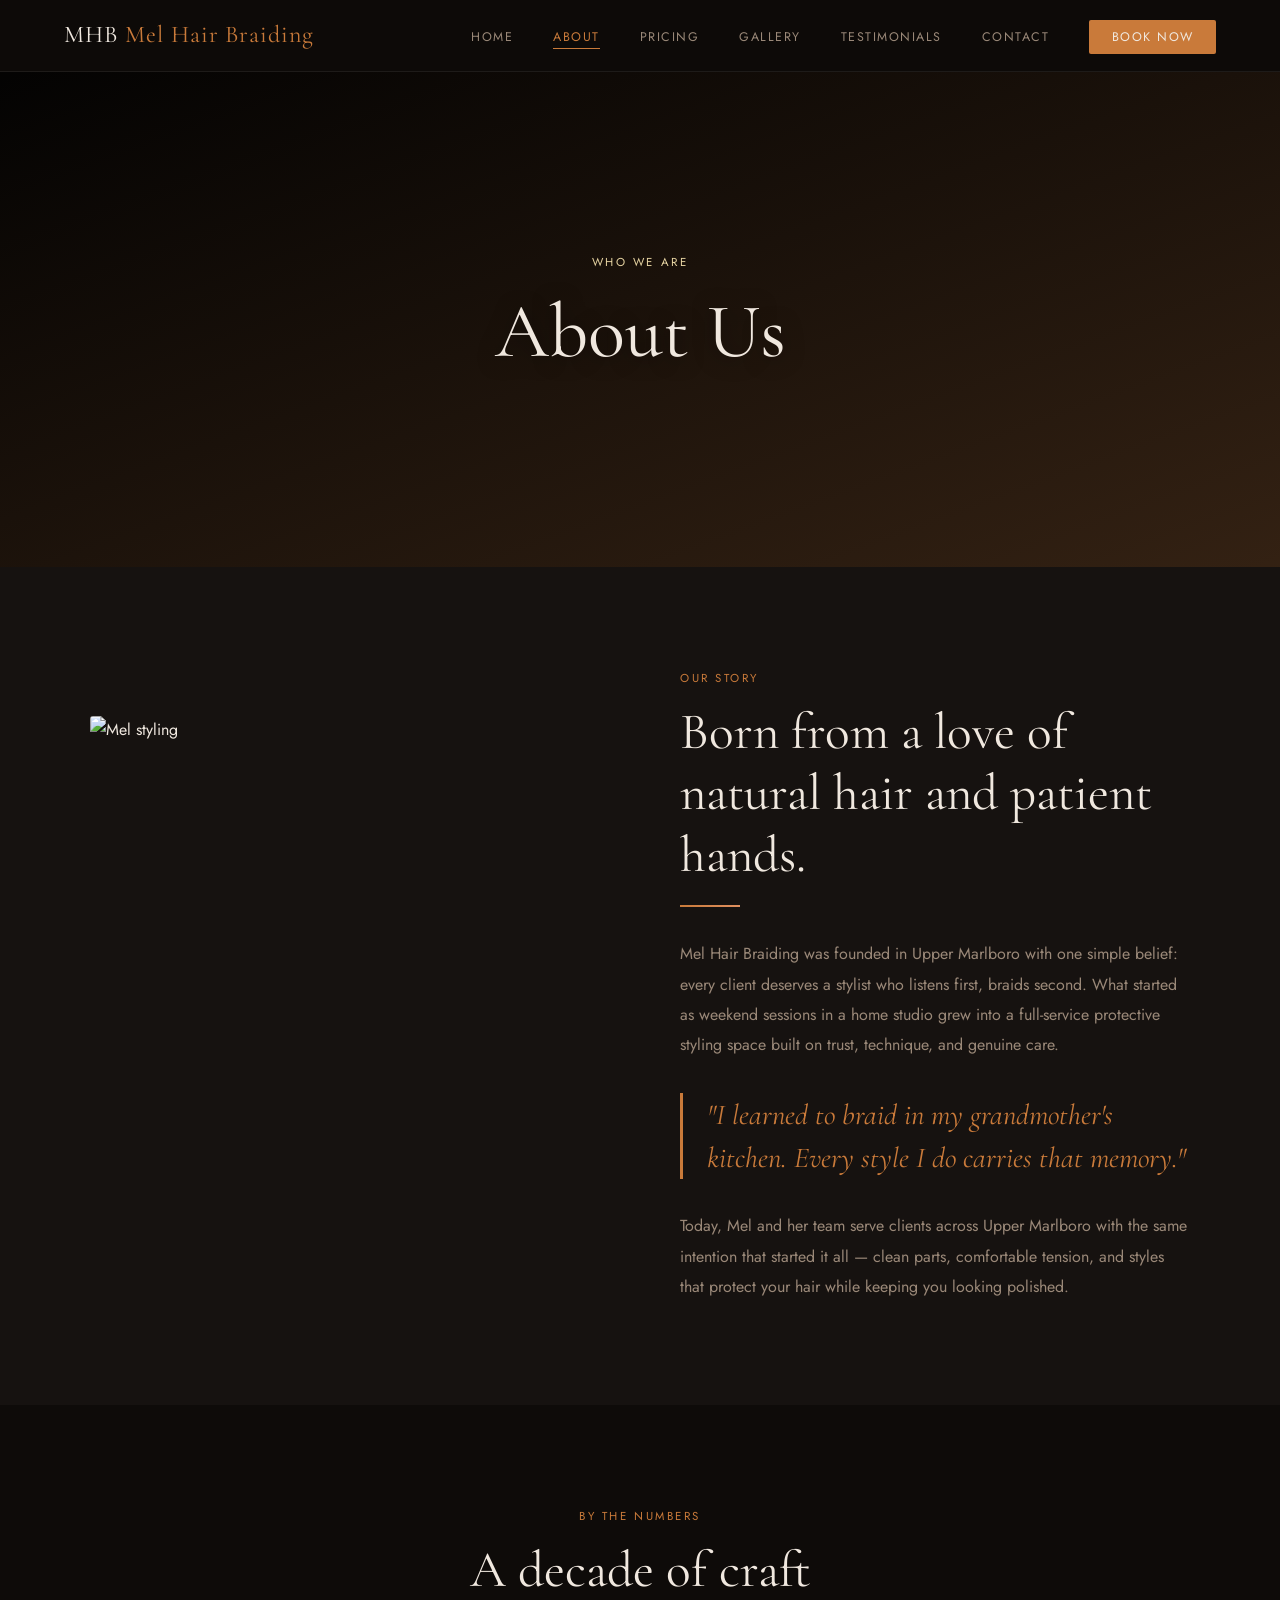
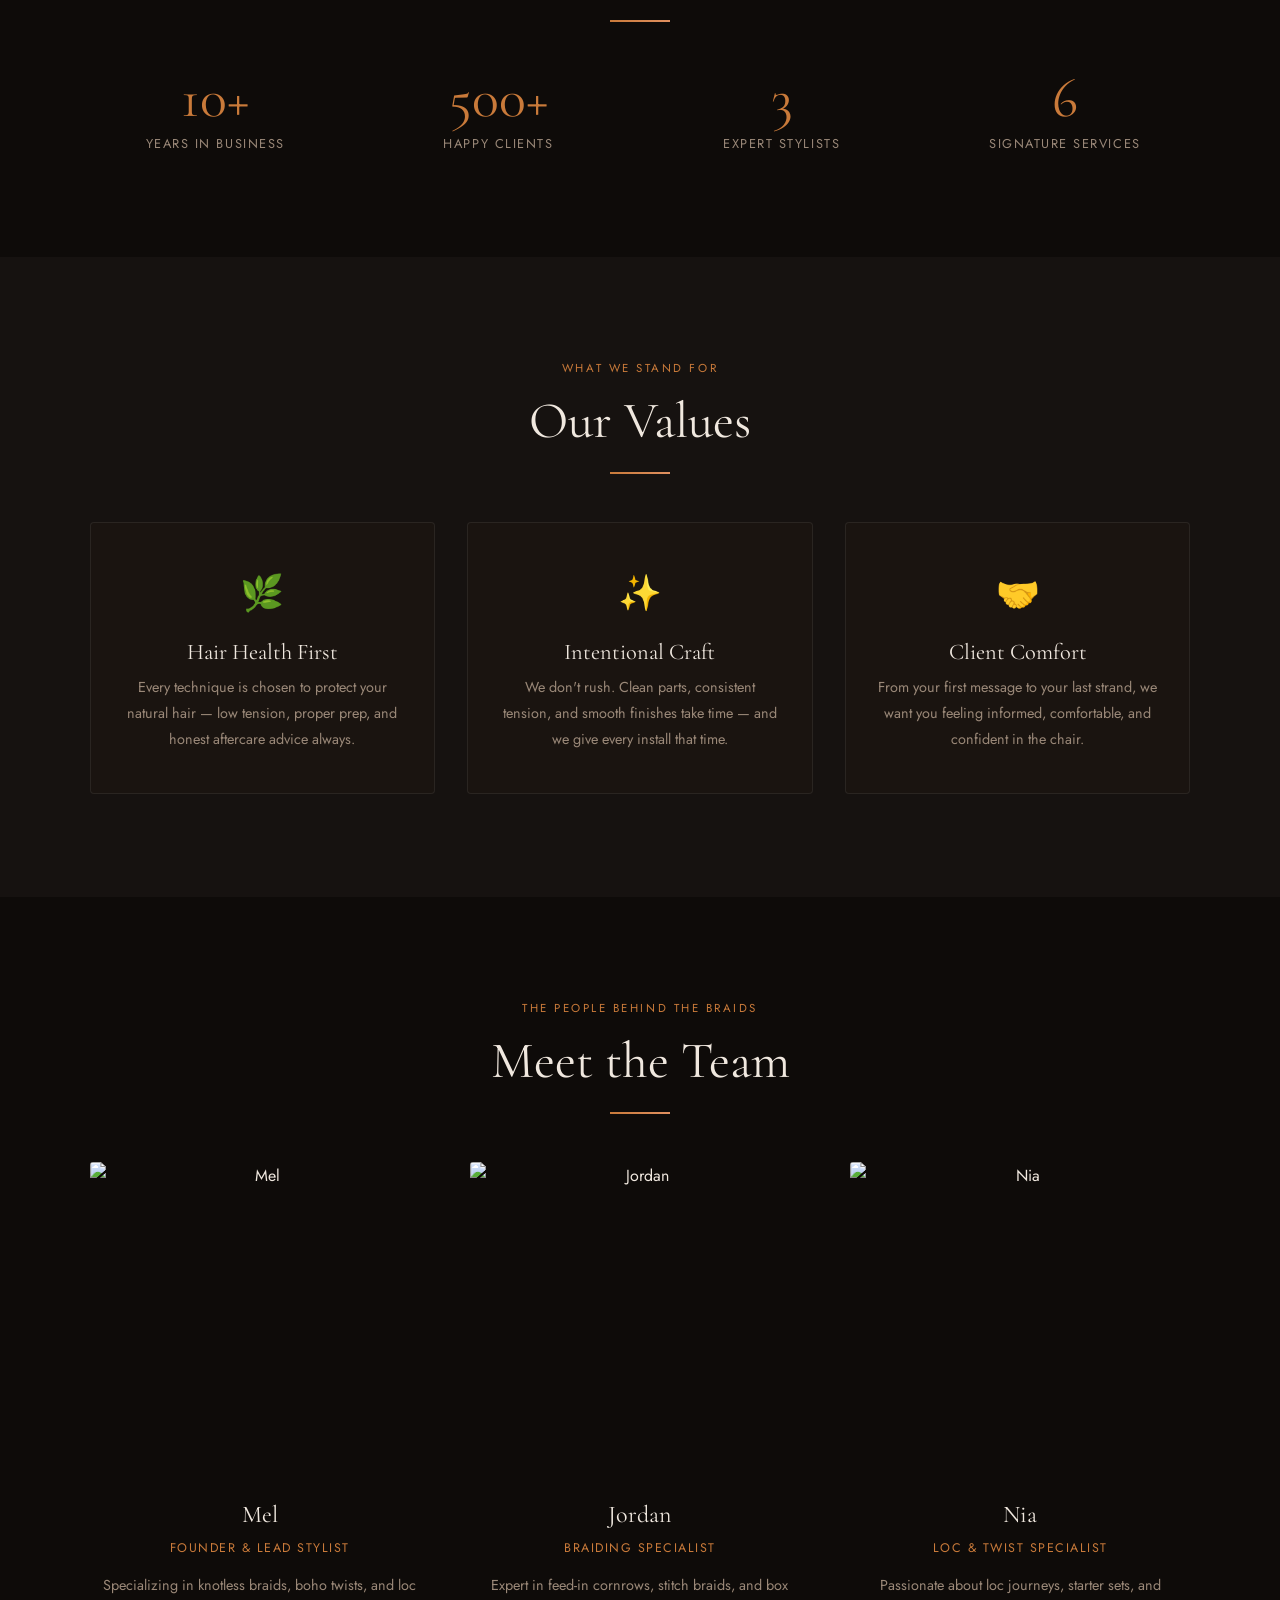
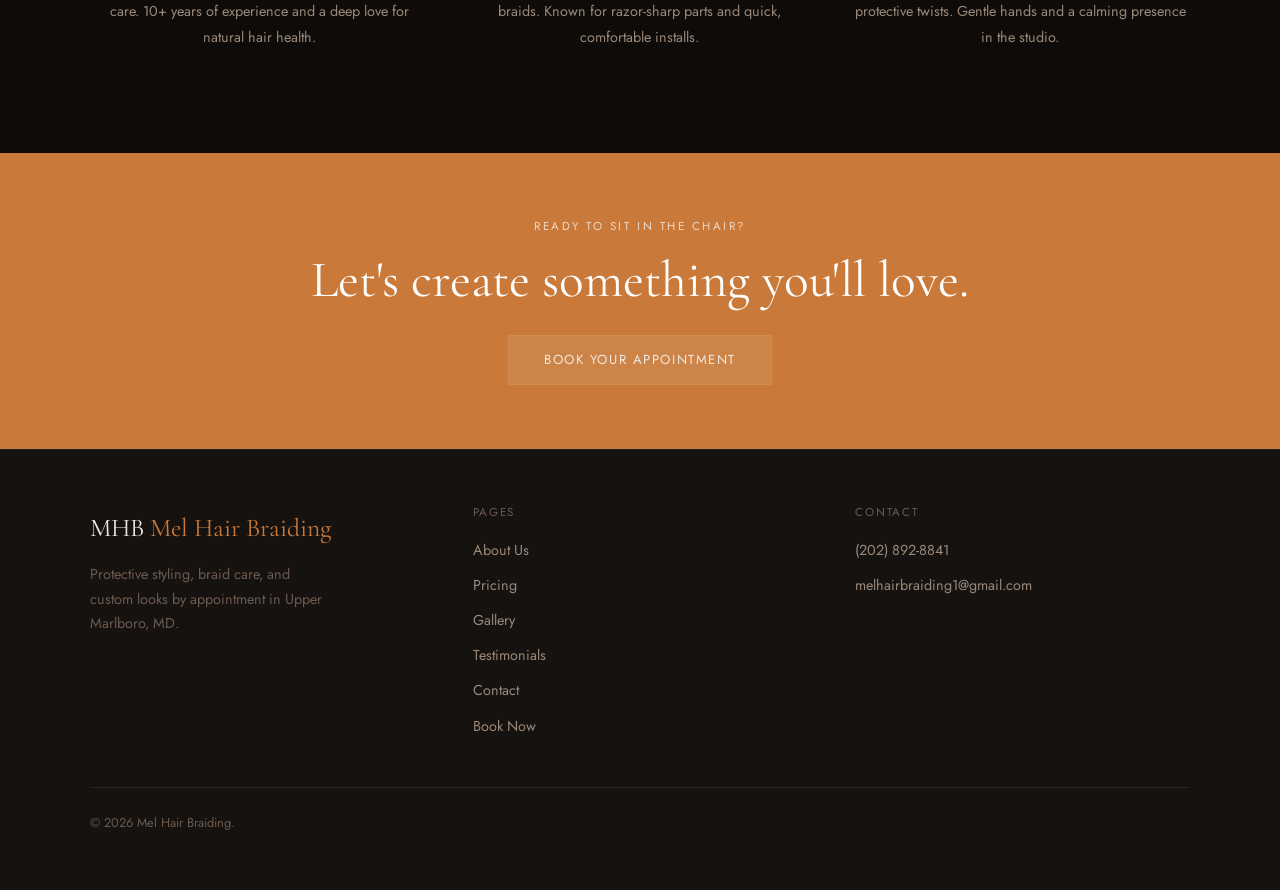
==== commit 5c5131d1: "Update index.html" ====
--- a/about/index.html
+++ b/about/index.html
@@ -2,7 +2,13 @@
 <html lang="en">
 <head>
   <meta charset="UTF-8"/><meta name="viewport" content="width=device-width,initial-scale=1.0"/>
-  <title>About — Mel Hair Braiding</title>
+  <title>About Mel Hair Braiding | Our Story & Team | Upper Marlboro, MD</title>
+  <meta name="description" content="Meet the team at Mel Hair Braiding in Upper Marlboro, MD. Learn our story, our values, and the stylists behind every protective style."/>
+  <meta name="robots" content="index, follow"/>
+  <link rel="canonical" href="https://melhairbraiding.net/about/"/>
+  <meta property="og:title" content="About Mel Hair Braiding | Our Story & Team | Upper Marlboro, MD"/>
+  <meta property="og:description" content="Meet the team at Mel Hair Braiding in Upper Marlboro, MD. Learn our story, our values, and the stylists behind every protective style."/>
+  <meta property="og:url" content="https://melhairbraiding.net/about/"/>
   <link rel="stylesheet" href="../assets/css/global.css"/>
   <style>
     .story-grid{display:grid;grid-template-columns:1fr 1fr;gap:5rem;align-items:center}
@@ -84,7 +90,7 @@
   <div class="footer-inner">
     <div><div class="footer-logo">MHB <span>Mel Hair Braiding</span></div><p class="footer-tagline" style="font-size:.9rem;color:var(--text-dim);max-width:240px;line-height:1.7;margin-top:.5rem"></p></div>
     <div><h4>Pages</h4><ul class="footer-links"><li><a href="index.html">About Us</a></li><li><a href="../pricing/index.html">Pricing</a></li><li><a href="../gallery/index.html">Gallery</a></li><li><a href="../testimonials/index.html">Testimonials</a></li><li><a href="../contact/index.html">Contact</a></li><li><a href="../book/index.html">Book Now</a></li></ul></div>
-    <div><h4>Contact</h4><ul class="footer-links" id="footerContact"></ul></div>
+    <div><h4>Contact</h4><ul class="footer-links" id="footerContact"></ul><div class="social-links" style="margin-top:1.2rem"></div></div>
   </div>
   <div class="footer-bottom"><span id="footerCopy"></span></div>
 </footer>
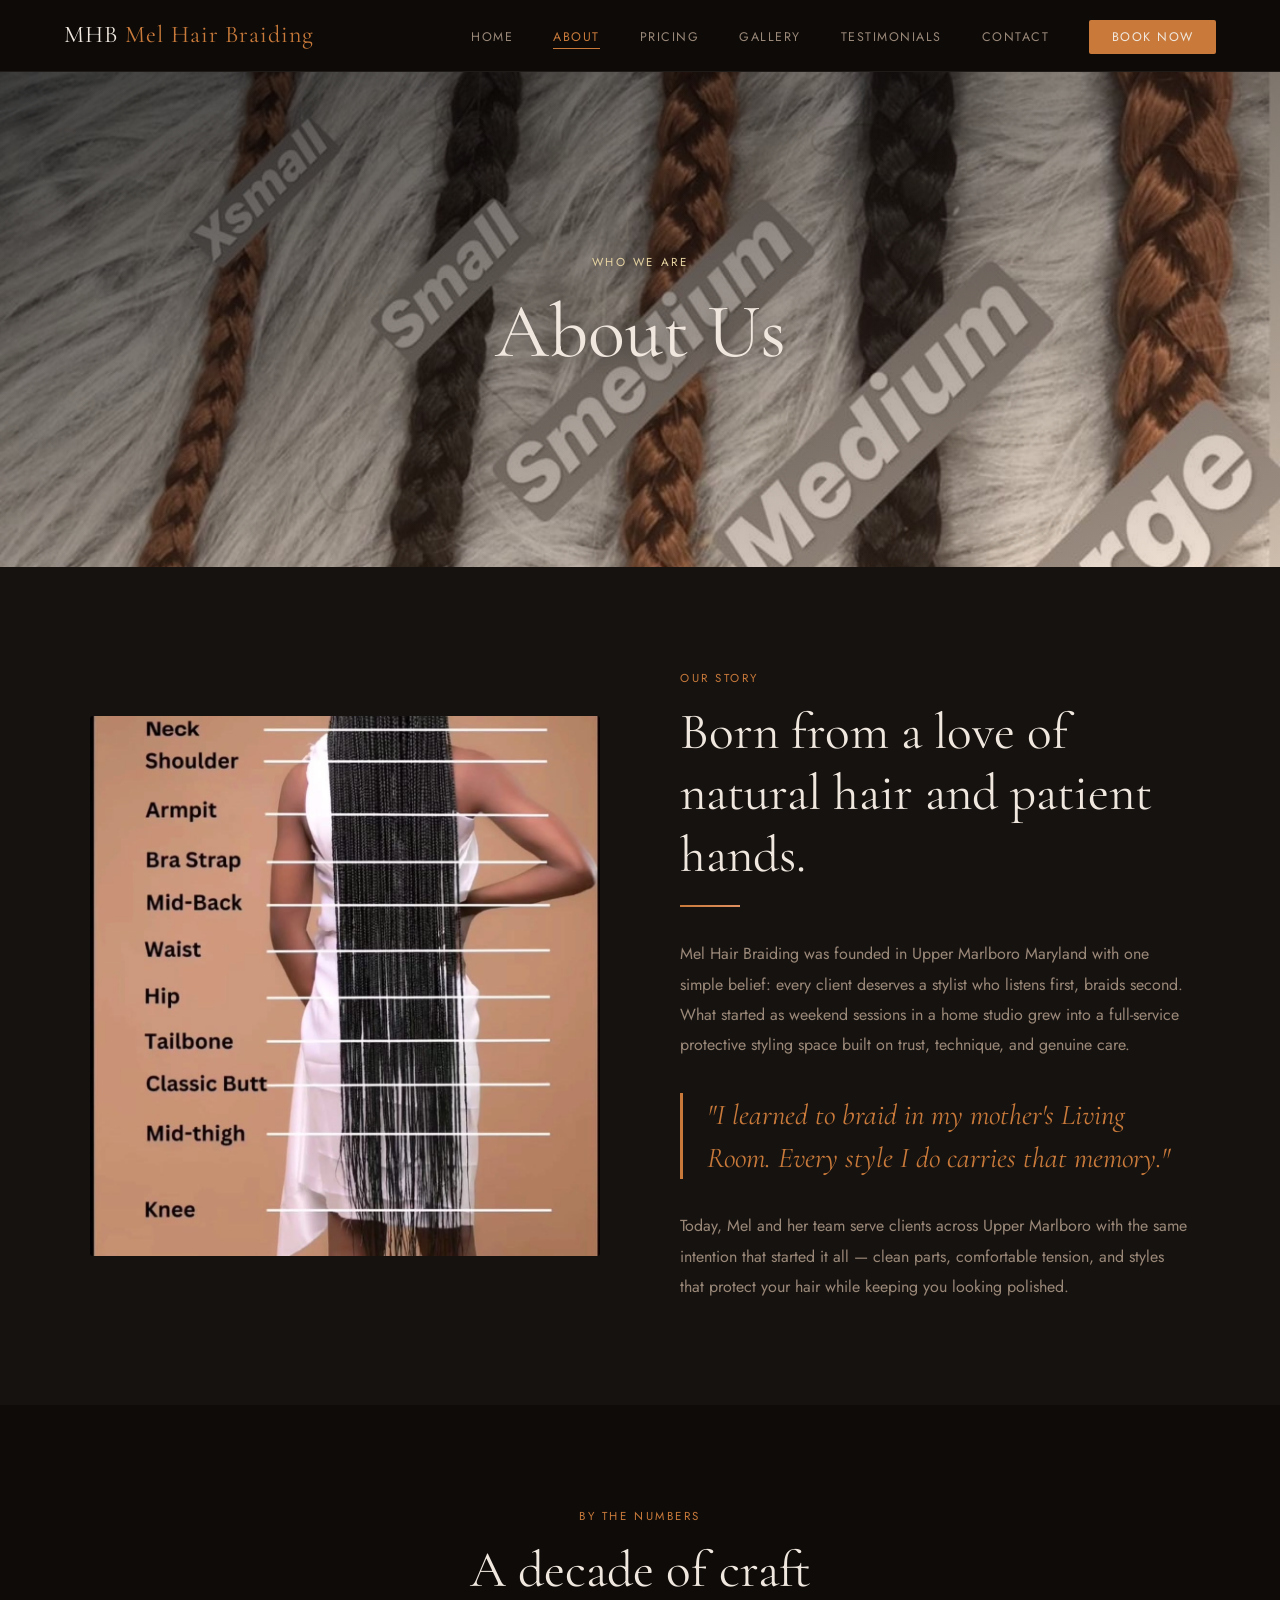
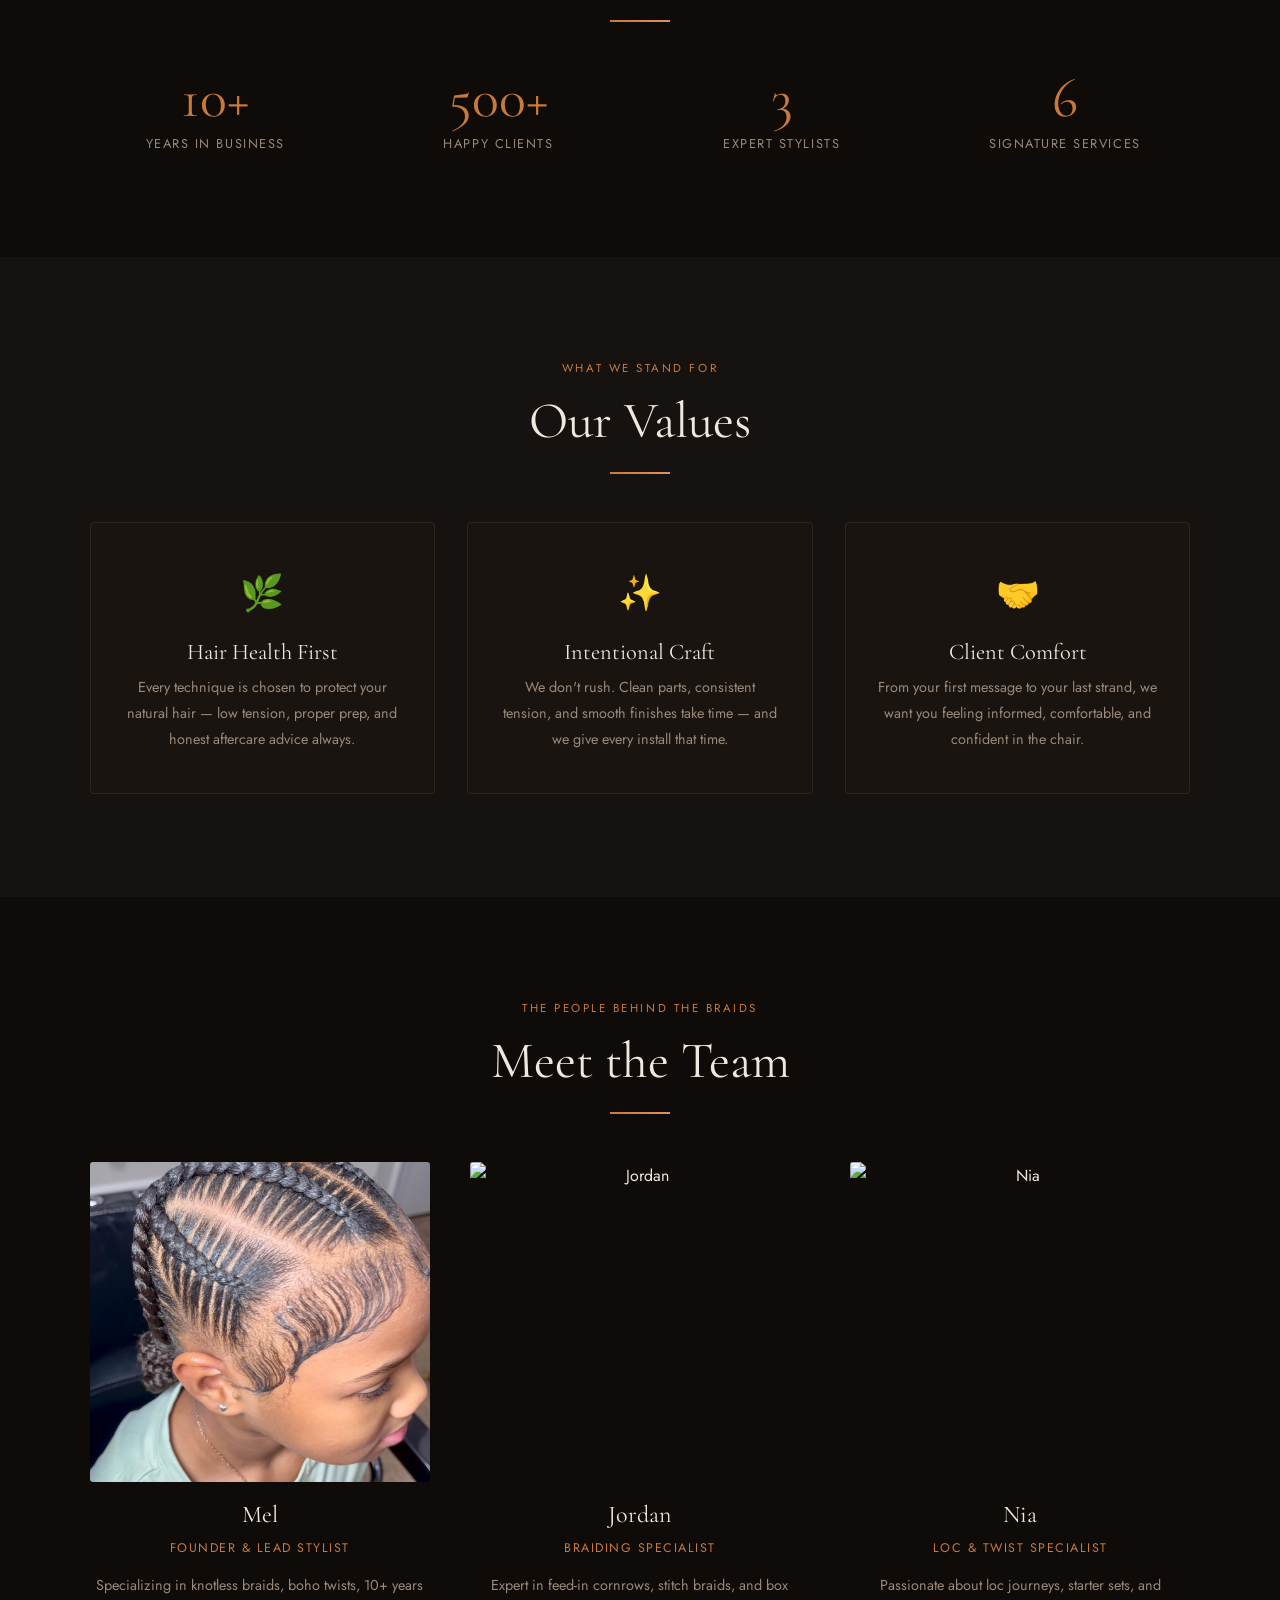
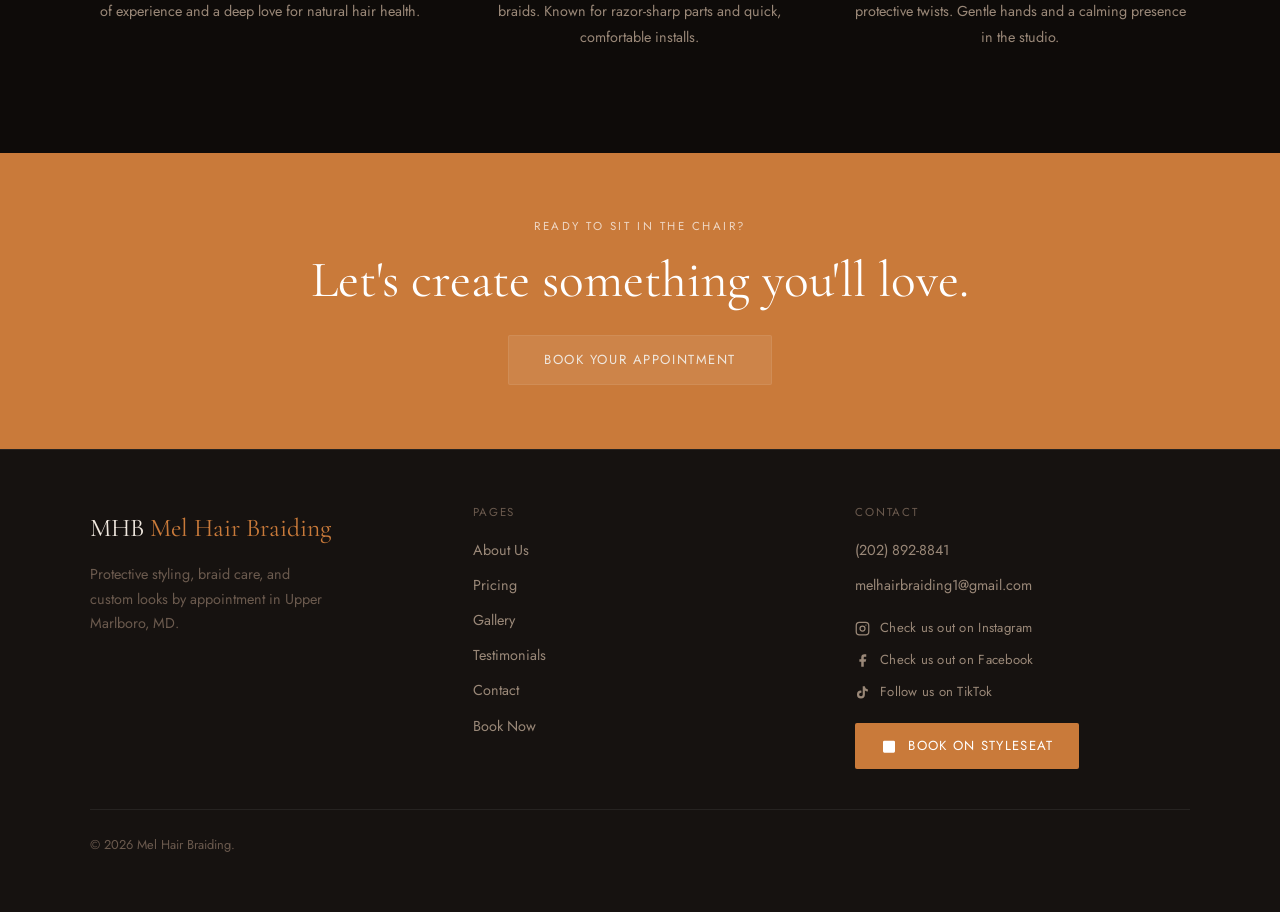
==== commit d88d5eb6: "Update index.html" ====
--- a/about/index.html
+++ b/about/index.html
@@ -1,6 +1,13 @@
 <!DOCTYPE html>
 <html lang="en">
 <head>
+<!-- Google Tag Manager -->
+<script>(function(w,d,s,l,i){w[l]=w[l]||[];w[l].push({'gtm.start':
+new Date().getTime(),event:'gtm.js'});var f=d.getElementsByTagName(s)[0],
+j=d.createElement(s),dl=l!='dataLayer'?'&l='+l:'';j.async=true;j.src=
+'https://www.googletagmanager.com/gtm.js?id='+i+dl;f.parentNode.insertBefore(j,f);
+})(window,document,'script','dataLayer','GTM-NCRCKGJ5');</script>
+<!-- End Google Tag Manager -->
   <meta charset="UTF-8"/><meta name="viewport" content="width=device-width,initial-scale=1.0"/>
   <title>About Mel Hair Braiding | Our Story & Team | Upper Marlboro, MD</title>
   <meta name="description" content="Meet the team at Mel Hair Braiding in Upper Marlboro, MD. Learn our story, our values, and the stylists behind every protective style."/>
@@ -33,6 +40,10 @@
   </style>
 </head>
 <body>
+<!-- Google Tag Manager (noscript) -->
+<noscript><iframe src="https://www.googletagmanager.com/ns.html?id=GTM-NCRCKGJ5"
+height="0" width="0" style="display:none;visibility:hidden"></iframe></noscript>
+<!-- End Google Tag Manager (noscript) -->
 <nav class="nav">
   <a href="../index.html" class="nav-logo">MHB <span>Mel Hair Braiding</span></a>
   <ul class="nav-links">
@@ -90,7 +101,11 @@
   <div class="footer-inner">
     <div><div class="footer-logo">MHB <span>Mel Hair Braiding</span></div><p class="footer-tagline" style="font-size:.9rem;color:var(--text-dim);max-width:240px;line-height:1.7;margin-top:.5rem"></p></div>
     <div><h4>Pages</h4><ul class="footer-links"><li><a href="index.html">About Us</a></li><li><a href="../pricing/index.html">Pricing</a></li><li><a href="../gallery/index.html">Gallery</a></li><li><a href="../testimonials/index.html">Testimonials</a></li><li><a href="../contact/index.html">Contact</a></li><li><a href="../book/index.html">Book Now</a></li></ul></div>
-    <div><h4>Contact</h4><ul class="footer-links" id="footerContact"></ul><div class="social-links" style="margin-top:1.2rem"></div></div>
+    <div class="footer-contact-col">
+      <h4>Contact</h4>
+      <ul class="footer-links" id="footerContact"></ul>
+      <div class="social-cta-links" style="margin-top:1.2rem"></div>
+    </div>
   </div>
   <div class="footer-bottom"><span id="footerCopy"></span></div>
 </footer>
--- a/assets/css/global.css
+++ b/assets/css/global.css
@@ -137,3 +137,110 @@
   .footer-inner { grid-template-columns:1fr; gap:2rem; }
   .footer-bottom { flex-direction:column; gap:.5rem; text-align:center; }
 }
+
+/* ── SOCIAL ICONS ── */
+.social-links { display:flex; gap:.8rem; margin-top:1rem; }
+.social-link {
+  width:38px; height:38px; border-radius:50%;
+  background:rgba(255,255,255,.06);
+  border:1px solid var(--border-dim);
+  display:flex; align-items:center; justify-content:center;
+  transition:background .2s, border-color .2s, transform .2s;
+  flex-shrink:0;
+}
+.social-link:hover { background:var(--clay); border-color:var(--clay); transform:translateY(-3px); }
+.social-link svg { width:16px; height:16px; fill:var(--text-muted); transition:fill .2s; }
+.social-link:hover svg { fill:#fff; }
+
+/* ── STYLESEAT BOOKING BUTTON ── */
+.styleseat-btn {
+  display:inline-flex; align-items:center; gap:.7rem;
+  background:var(--clay); color:#fff;
+  padding:.75rem 1.6rem; border-radius:2px;
+  font-family:'Jost',sans-serif; font-size:.82rem;
+  letter-spacing:.1em; text-transform:uppercase;
+  transition:background .2s, transform .2s;
+  border:none; cursor:pointer;
+}
+.styleseat-btn:hover { background:var(--clay-dark); transform:translateY(-2px); }
+.styleseat-btn svg { width:18px; height:18px; fill:#fff; flex-shrink:0; }
+
+/* ── WELCOME BANNER ── */
+.welcome-banner {
+  position:relative; z-index:99;
+  background:var(--clay);
+  overflow:hidden;
+  height:40px;
+  display:flex; align-items:center;
+}
+.welcome-banner-track {
+  display:flex; align-items:center; gap:4rem;
+  white-space:nowrap;
+  animation:marquee 18s linear infinite;
+  padding-right:4rem;
+}
+.welcome-banner-track span {
+  font-family:'Cormorant Garamond',serif;
+  font-size:1rem; font-style:italic;
+  color:#fff; letter-spacing:.08em;
+}
+.welcome-banner-track .dot {
+  color:rgba(255,255,255,.5); font-style:normal; font-size:.6rem;
+}
+@keyframes marquee {
+  from { transform:translateX(0); }
+  to   { transform:translateX(-50%); }
+}
+
+/* ── VIDEO HERO ── */
+.hero-video-bg {
+  position:absolute; inset:0; overflow:hidden;
+}
+.hero-video-bg video {
+  width:100%; height:100%;
+  object-fit:cover;
+  opacity:0; transition:opacity 1s ease;
+}
+.hero-video-bg video.active { opacity:1; }
+.hero-video-overlay {
+  position:absolute; inset:0;
+  background:linear-gradient(135deg,rgba(0,0,0,.78) 0%,rgba(201,122,58,.18) 60%,transparent 100%);
+}
+
+/* ── SOCIAL TEXT BUTTONS ── */
+.social-cta-links { display:flex; flex-direction:column; gap:.6rem; margin-top:1rem; }
+.social-cta-link {
+  display:inline-flex; align-items:center; gap:.6rem;
+  font-size:.82rem; color:var(--text-muted);
+  transition:color .2s;
+  letter-spacing:.02em;
+}
+.social-cta-link:hover { color:var(--clay); }
+.social-cta-link svg { width:15px; height:15px; fill:currentColor; flex-shrink:0; }
+
+/* ── WELCOME BANNER FIX ── */
+.welcome-banner {
+  position:relative; z-index:98;
+  background:var(--clay);
+  overflow:hidden;
+  height:38px;
+  display:flex; align-items:center;
+  margin-top:var(--nav-h);
+}
+.hero { margin-top:0 !important; }
+.welcome-banner-track {
+  display:flex; align-items:center; gap:3rem;
+  white-space:nowrap;
+  will-change:transform;
+  animation:marquee 20s linear infinite;
+}
+.welcome-banner-track span {
+  font-family:'Cormorant Garamond',serif;
+  font-size:.95rem; font-style:italic;
+  color:#fff; letter-spacing:.1em;
+}
+.welcome-banner-track .dot { color:rgba(255,255,255,.45); font-style:normal; }
+@keyframes marquee {
+  0%   { transform:translateX(0); }
+  100% { transform:translateX(-50%); }
+}
